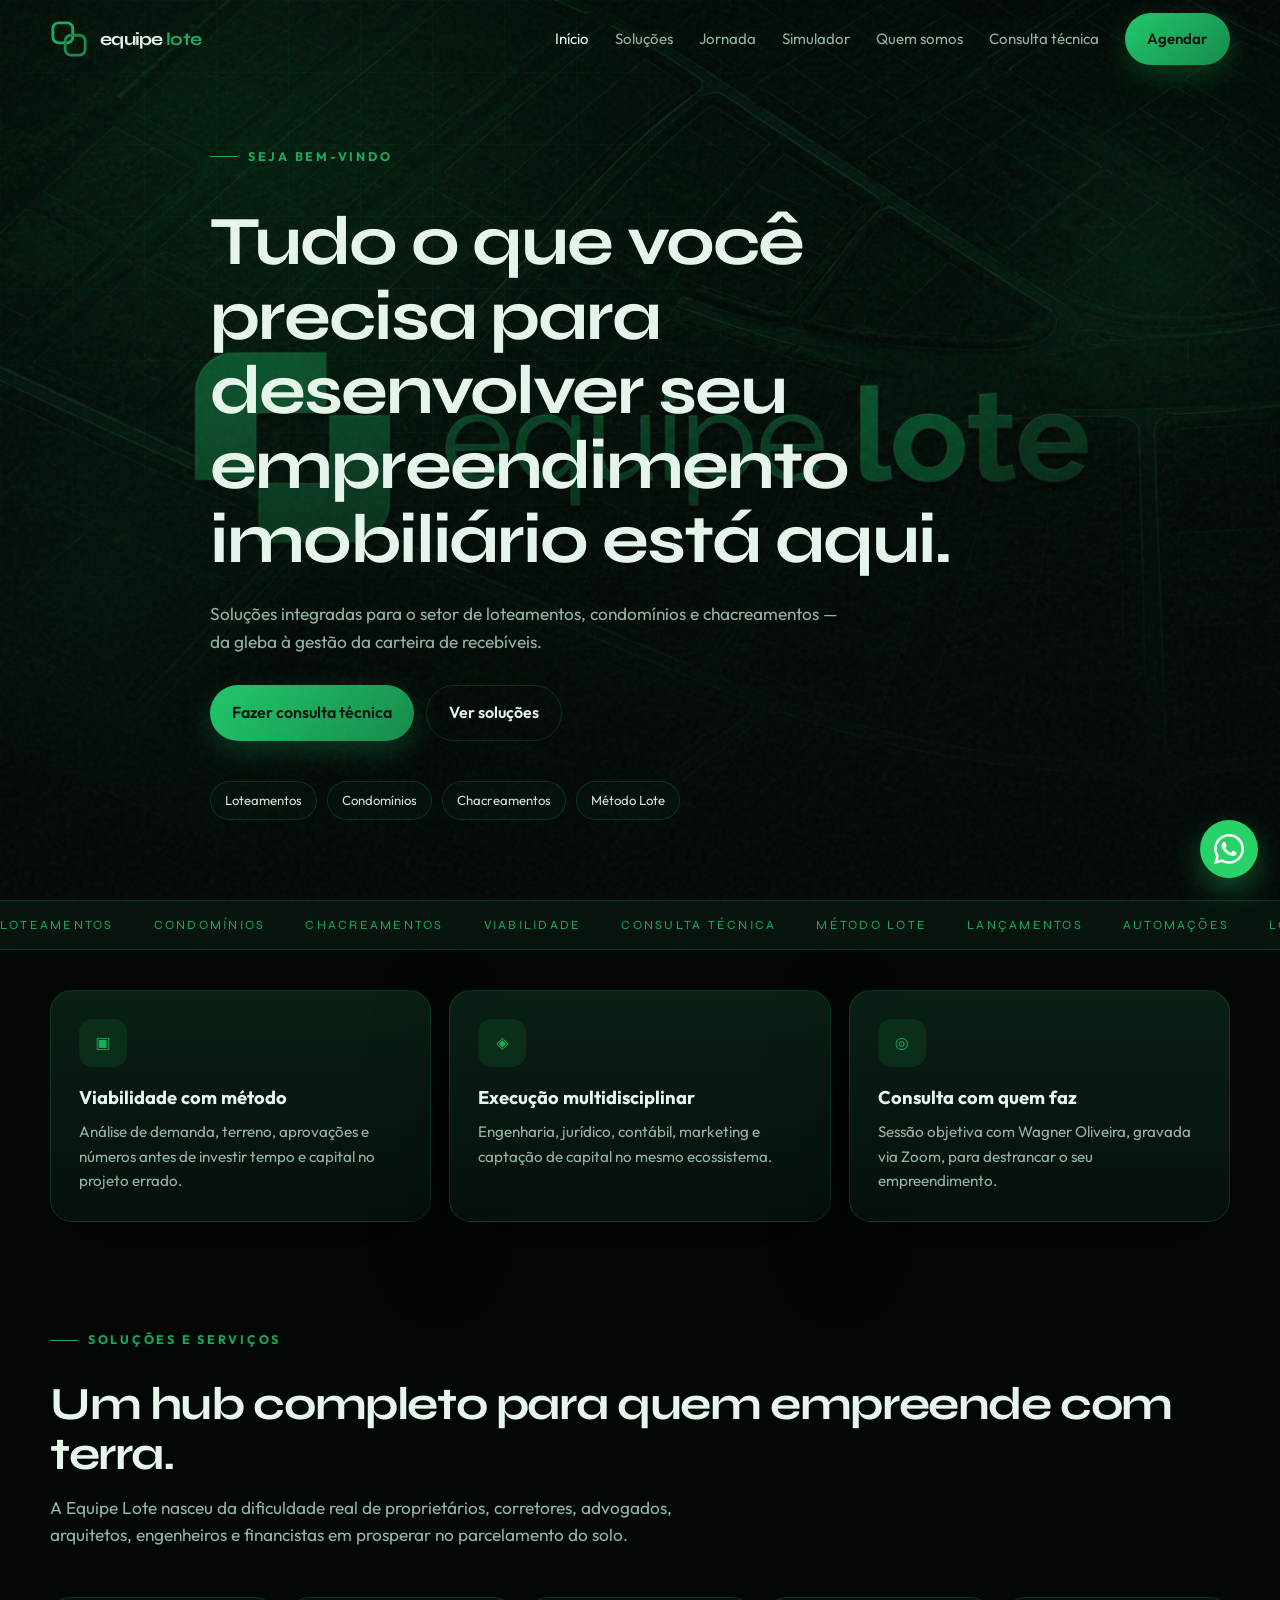
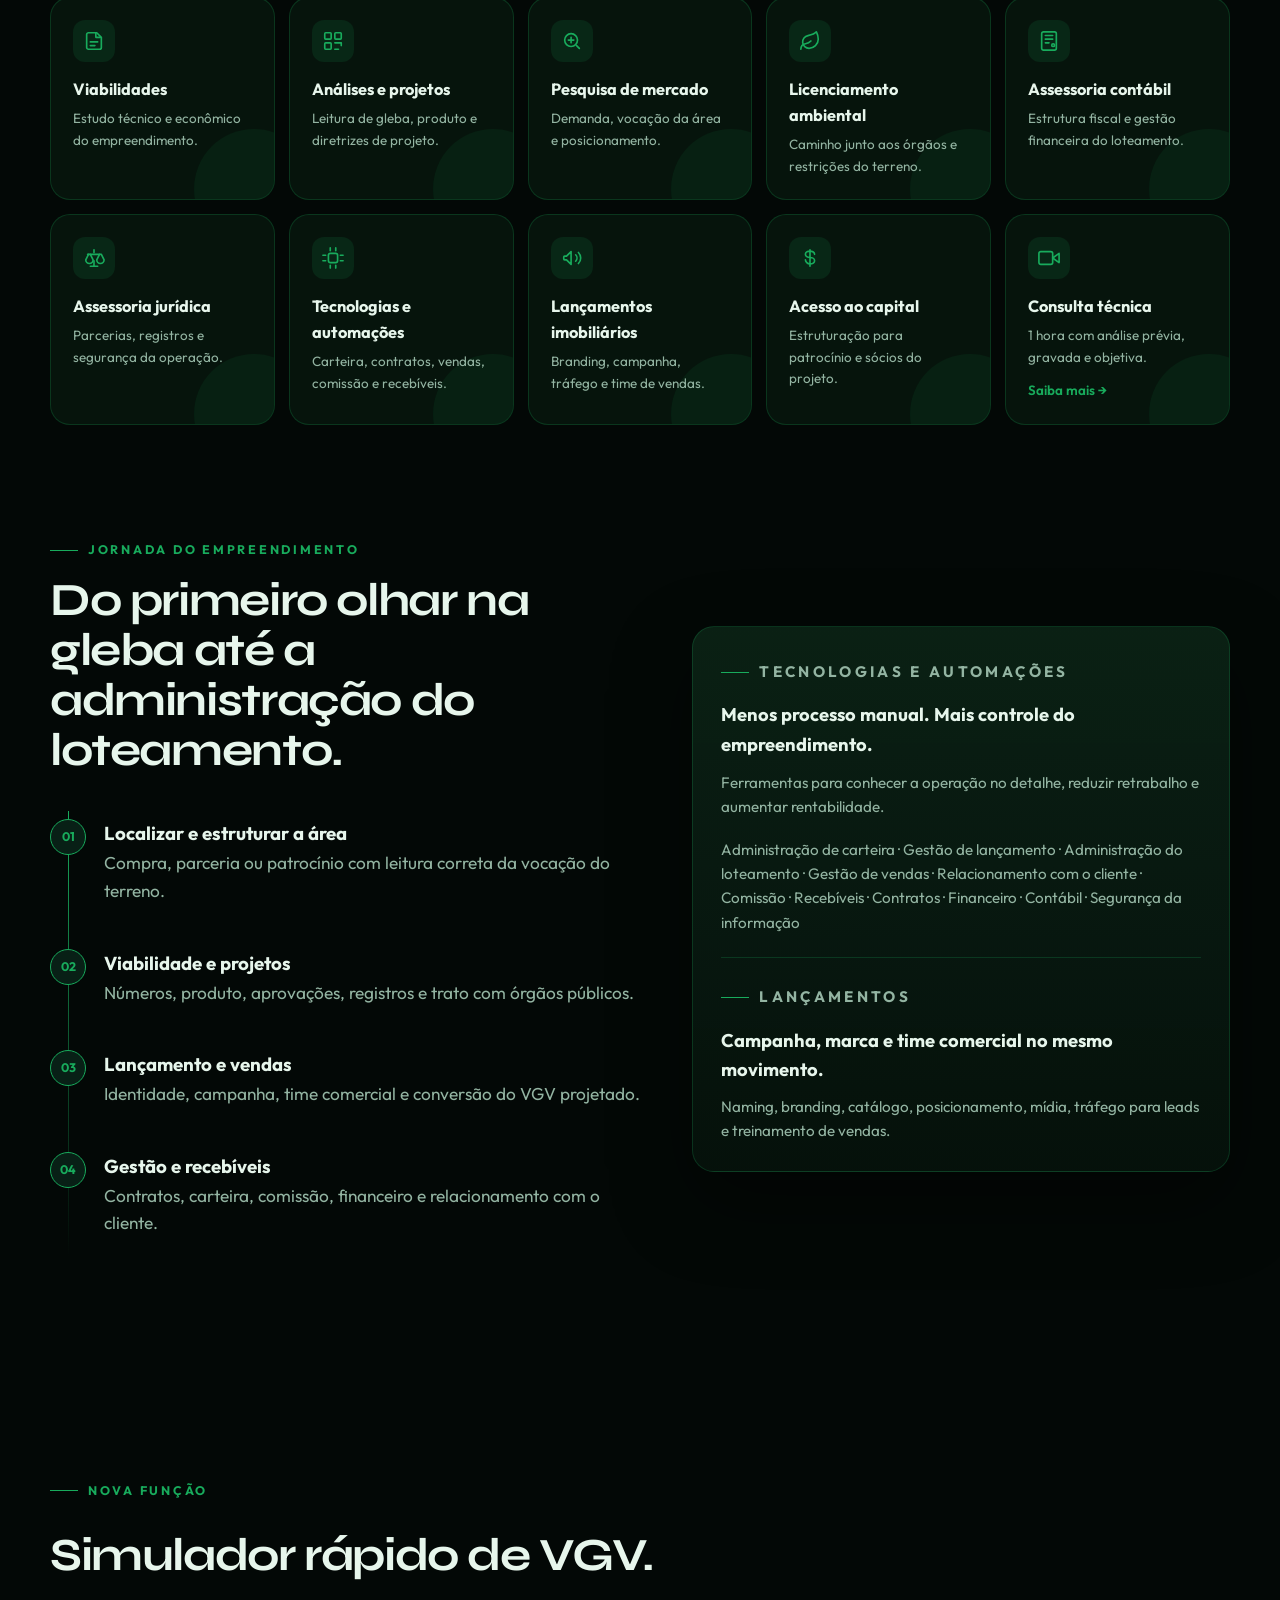
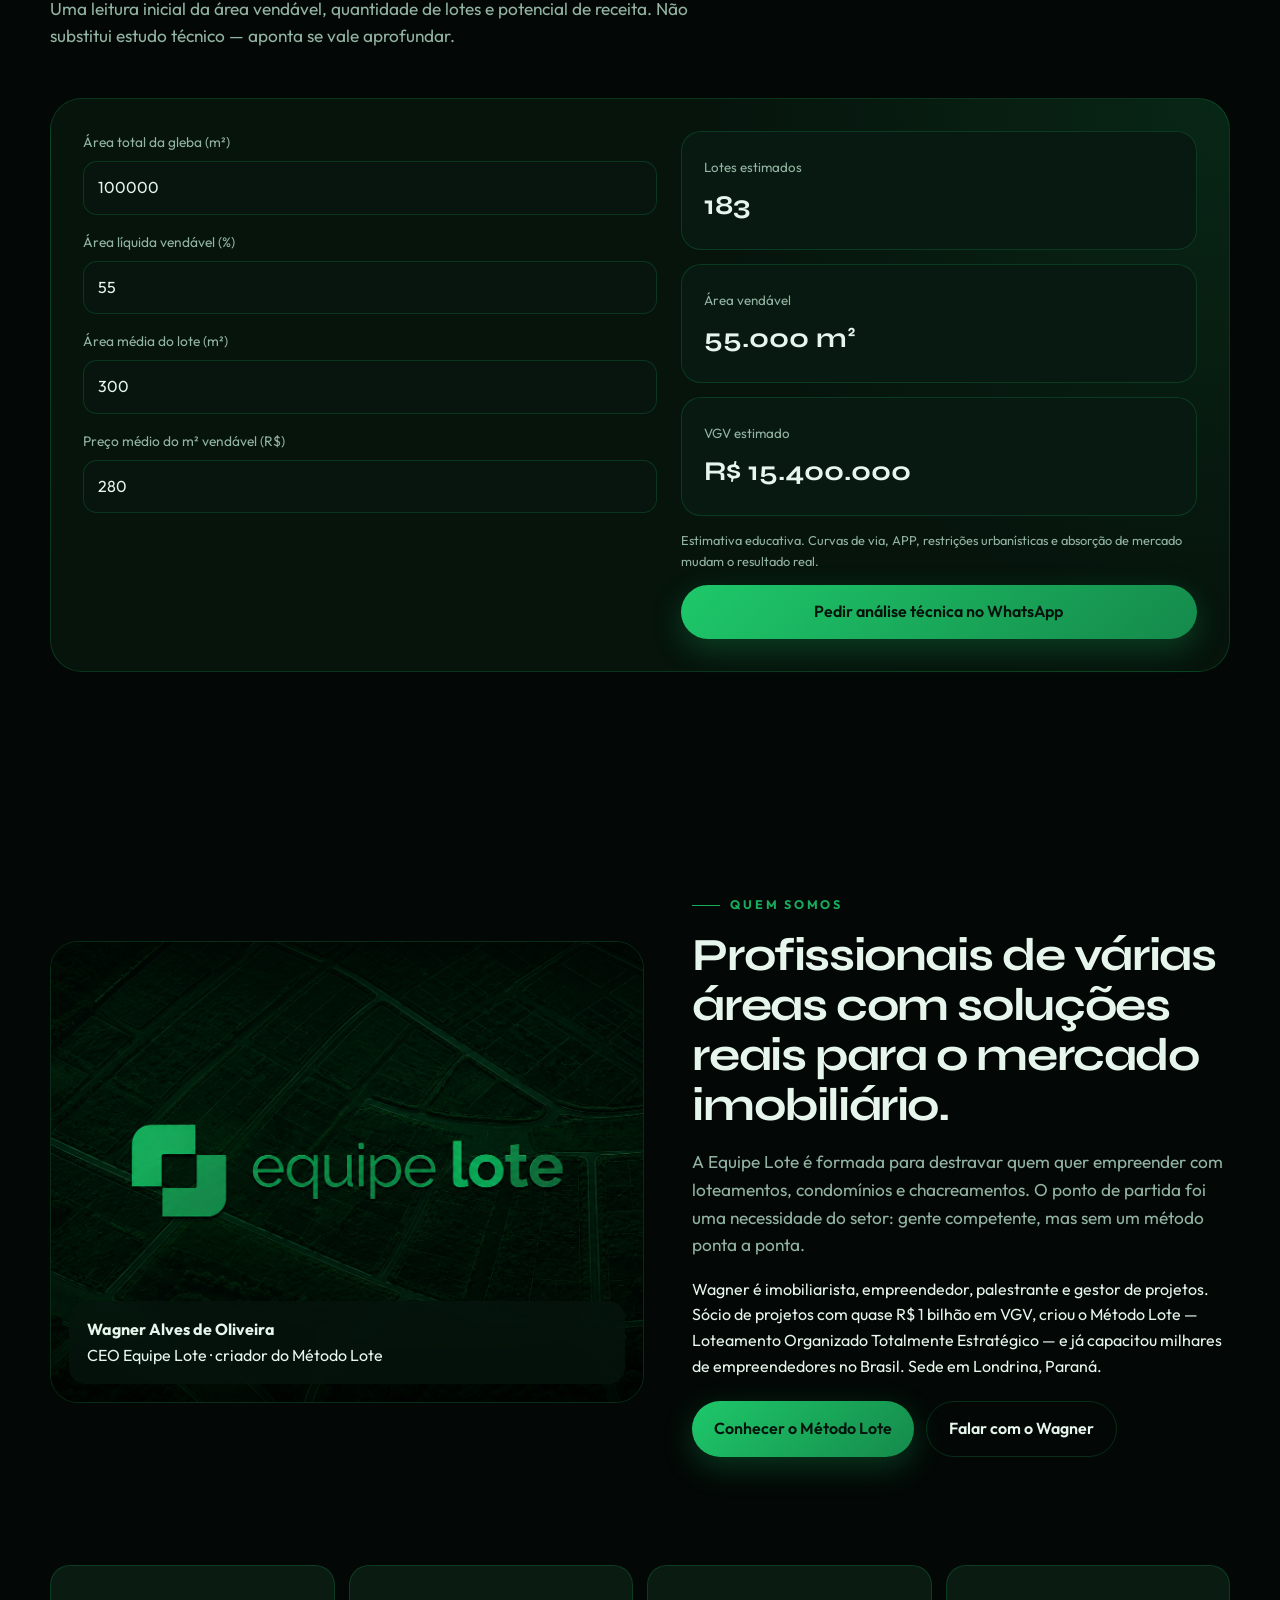
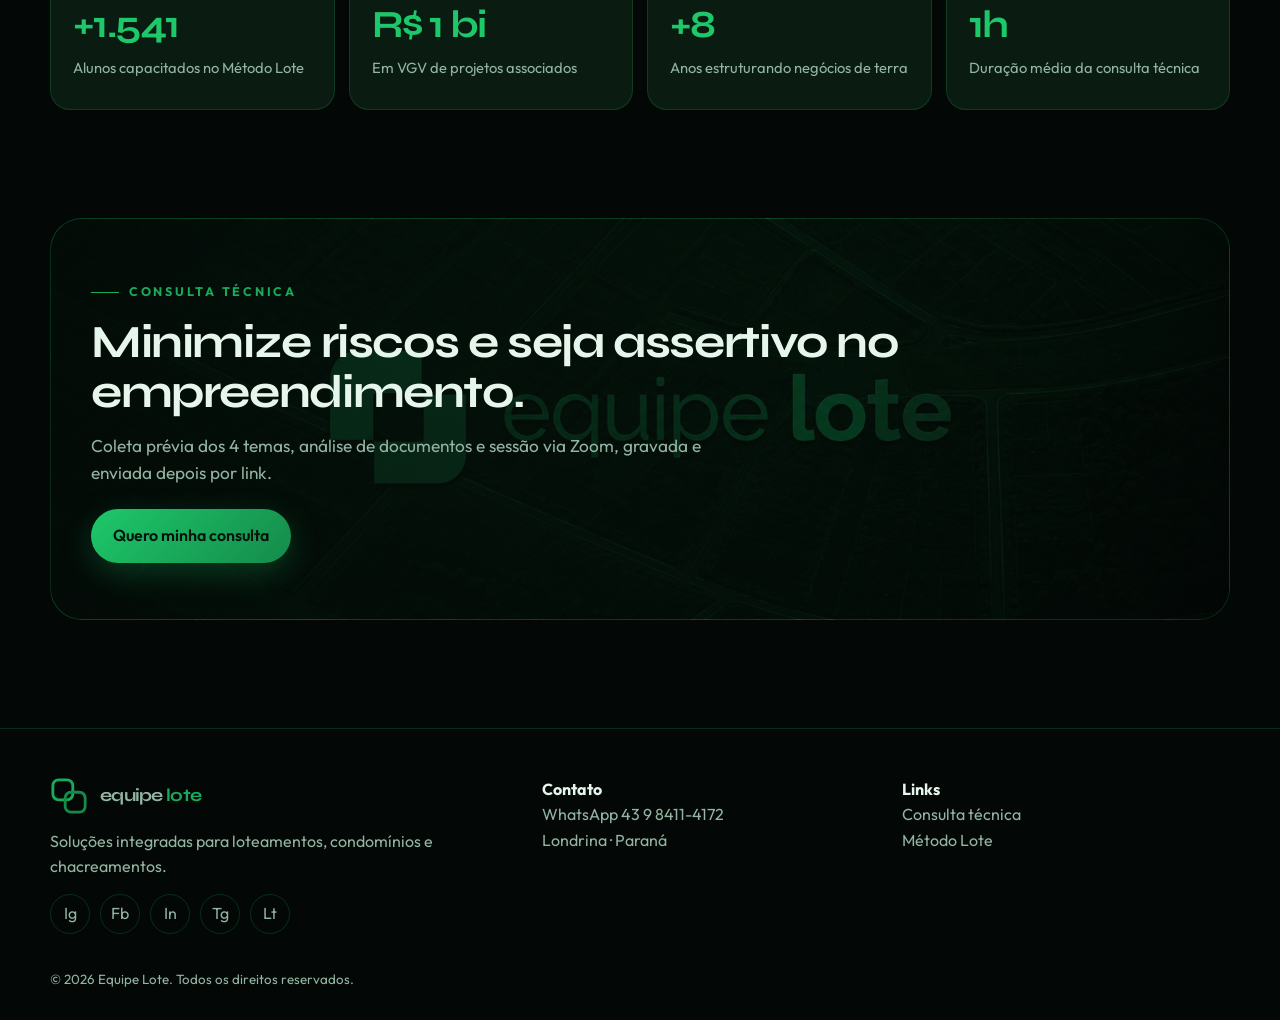
==== index.html @ a7f22f9a "Add files via upload" ====
<!DOCTYPE html>
<html lang="pt-BR">
<head>
  <meta charset="UTF-8">
  <meta name="viewport" content="width=device-width, initial-scale=1.0">
  <title>Equipe Lote | Soluções para loteamentos, condomínios e chacreamentos</title>
  <meta name="description" content="Soluções integradas para o setor imobiliário: viabilidade, projetos, consulta técnica, lançamentos e tecnologias para loteamentos, condomínios e chacreamentos.">
  <link rel="icon" href="favicon.svg" type="image/svg+xml">
  <meta property="og:title" content="Equipe Lote">
  <meta property="og:description" content="Tudo o que você precisa para desenvolver seu empreendimento imobiliário está aqui.">
  <meta property="og:image" content="img/og.jpg">
  <link rel="preconnect" href="https://fonts.googleapis.com">
  <link rel="preconnect" href="https://fonts.gstatic.com" crossorigin>
  <link href="https://fonts.googleapis.com/css2?family=Outfit:wght@300;400;500;600;700&family=Syne:wght@600;700;800&display=swap" rel="stylesheet">
  <link rel="stylesheet" href="css/style.css">
</head>
<body>
  <div class="grain"></div>
  <header class="site-header">
    <div class="container nav">
      <a class="brand" href="index.html" aria-label="Equipe Lote">
        <img class="mark" src="img/mark.svg" alt="">
        <span class="wordmark">equipe <span>lote</span></span>
      </a>
      <button class="menu-btn" aria-label="Abrir menu">☰</button>
      <ul class="nav-links">
        <li><a class="active" href="index.html">Início</a></li>
        <li><a href="#solucoes">Soluções</a></li>
        <li><a href="#jornada">Jornada</a></li>
        <li><a href="#simulador">Simulador</a></li>
        <li><a href="#sobre">Quem somos</a></li>
        <li><a href="consulta-tecnica.html">Consulta técnica</a></li>
        <li><a class="btn btn-primary" href="consulta-tecnica.html#agendar">Agendar</a></li>
      </ul>
    </div>
  </header>

  <section class="hero">
    <div class="hero-media">
      <img src="img/hero.jpg" alt="Identidade visual Equipe Lote sobre malha de loteamento">
      <div class="plot-grid"></div>
      <div class="orb orb-1"></div>
      <div class="orb orb-2"></div>
    </div>
    <div class="container hero-content">
      <p class="eyebrow reveal">Seja bem-vindo</p>
      <h1 class="reveal delay-1">Tudo o que você precisa para desenvolver seu empreendimento imobiliário está aqui.</h1>
      <p class="lead reveal delay-2">Soluções integradas para o setor de loteamentos, condomínios e chacreamentos — da gleba à gestão da carteira de recebíveis.</p>
      <div class="hero-actions reveal delay-3">
        <a class="btn btn-primary" href="consulta-tecnica.html">Fazer consulta técnica</a>
        <a class="btn btn-ghost" href="#solucoes">Ver soluções</a>
      </div>
      <div class="hero-chips reveal delay-3">
        <span class="chip">Loteamentos</span>
        <span class="chip">Condomínios</span>
        <span class="chip">Chacreamentos</span>
        <span class="chip">Método Lote</span>
      </div>
    </div>
  </section>

  <div class="marquee" aria-hidden="true">
    <div class="marquee-track">
      <span>Loteamentos</span><span>Condomínios</span><span>Chacreamentos</span><span>Viabilidade</span><span>Consulta técnica</span><span>Método Lote</span><span>Lançamentos</span><span>Automações</span>
      <span>Loteamentos</span><span>Condomínios</span><span>Chacreamentos</span><span>Viabilidade</span><span>Consulta técnica</span><span>Método Lote</span><span>Lançamentos</span><span>Automações</span>
    </div>
  </div>

  <div class="container pillars">
    <article class="card reveal">
      <div class="icon-wrap">▣</div>
      <h3>Viabilidade com método</h3>
      <p>Análise de demanda, terreno, aprovações e números antes de investir tempo e capital no projeto errado.</p>
    </article>
    <article class="card reveal delay-1">
      <div class="icon-wrap">◈</div>
      <h3>Execução multidisciplinar</h3>
      <p>Engenharia, jurídico, contábil, marketing e captação de capital no mesmo ecossistema.</p>
    </article>
    <article class="card reveal delay-2">
      <div class="icon-wrap">◎</div>
      <h3>Consulta com quem faz</h3>
      <p>Sessão objetiva com Wagner Oliveira, gravada via Zoom, para destrancar o seu empreendimento.</p>
    </article>
  </div>

  <section class="section" id="solucoes">
    <div class="container">
      <div class="section-head">
        <p class="eyebrow">Soluções e serviços</p>
        <h2>Um hub completo para quem empreende com terra.</h2>
        <p class="lead">A Equipe Lote nasceu da dificuldade real de proprietários, corretores, advogados, arquitetos, engenheiros e financistas em prosperar no parcelamento do solo.</p>
      </div>
      <div class="services-grid">
        <article class="service">
          <div class="service-icon" aria-hidden="true">
            <svg viewBox="0 0 24 24" fill="none" stroke="currentColor" stroke-width="1.8" stroke-linecap="round" stroke-linejoin="round"><path d="M4 19V5a2 2 0 0 1 2-2h9l5 5v11a2 2 0 0 1-2 2H6a2 2 0 0 1-2-2Z"/><path d="M14 3v5h5"/><path d="M8 13h8M8 17h5"/></svg>
          </div>
          <strong>Viabilidades</strong>
          <span>Estudo técnico e econômico do empreendimento.</span>
        </article>
        <article class="service">
          <div class="service-icon" aria-hidden="true">
            <svg viewBox="0 0 24 24" fill="none" stroke="currentColor" stroke-width="1.8" stroke-linecap="round" stroke-linejoin="round"><rect x="3" y="3" width="7" height="7" rx="1"/><rect x="14" y="3" width="7" height="7" rx="1"/><rect x="3" y="14" width="7" height="7" rx="1"/><path d="M14 14h7v3M14 21h4"/></svg>
          </div>
          <strong>Análises e projetos</strong>
          <span>Leitura de gleba, produto e diretrizes de projeto.</span>
        </article>
        <article class="service">
          <div class="service-icon" aria-hidden="true">
            <svg viewBox="0 0 24 24" fill="none" stroke="currentColor" stroke-width="1.8" stroke-linecap="round" stroke-linejoin="round"><circle cx="11" cy="11" r="7"/><path d="m20 20-3-3"/><path d="M8 11h6M11 8v6"/></svg>
          </div>
          <strong>Pesquisa de mercado</strong>
          <span>Demanda, vocação da área e posicionamento.</span>
        </article>
        <article class="service">
          <div class="service-icon" aria-hidden="true">
            <svg viewBox="0 0 24 24" fill="none" stroke="currentColor" stroke-width="1.8" stroke-linecap="round" stroke-linejoin="round"><path d="M11 20A7 7 0 0 1 9.8 6.1C15.5 5 17 4.48 19 2c1 2 2 4.18 2 8 0 5.5-4.78 10-10 10Z"/><path d="M2 21c0-3 1.85-5.36 5.08-6C9.5 14.52 12 13 13 12"/></svg>
          </div>
          <strong>Licenciamento ambiental</strong>
          <span>Caminho junto aos órgãos e restrições do terreno.</span>
        </article>
        <article class="service">
          <div class="service-icon" aria-hidden="true">
            <svg viewBox="0 0 24 24" fill="none" stroke="currentColor" stroke-width="1.8" stroke-linecap="round" stroke-linejoin="round"><rect x="4" y="2" width="16" height="20" rx="2"/><path d="M8 6h8M8 10h8M8 14h4"/><circle cx="16.5" cy="16.5" r="1.5"/></svg>
          </div>
          <strong>Assessoria contábil</strong>
          <span>Estrutura fiscal e gestão financeira do loteamento.</span>
        </article>
        <article class="service">
          <div class="service-icon" aria-hidden="true">
            <svg viewBox="0 0 24 24" fill="none" stroke="currentColor" stroke-width="1.8" stroke-linecap="round" stroke-linejoin="round"><path d="M12 3v3M12 21v-6M5 8h14"/><path d="m6 8-3 6a4 4 0 0 0 8 0L8 8M18 8l-3 6a4 4 0 0 0 8 0l-3-6"/><path d="M8 21h8"/></svg>
          </div>
          <strong>Assessoria jurídica</strong>
          <span>Parcerias, registros e segurança da operação.</span>
        </article>
        <article class="service">
          <div class="service-icon" aria-hidden="true">
            <svg viewBox="0 0 24 24" fill="none" stroke="currentColor" stroke-width="1.8" stroke-linecap="round" stroke-linejoin="round"><rect x="7" y="7" width="10" height="10" rx="2"/><path d="M9 1v3M15 1v3M9 20v3M15 20v3M1 9h3M1 15h3M20 9h3M20 15h3"/></svg>
          </div>
          <strong>Tecnologias e automações</strong>
          <span>Carteira, contratos, vendas, comissão e recebíveis.</span>
        </article>
        <article class="service">
          <div class="service-icon" aria-hidden="true">
            <svg viewBox="0 0 24 24" fill="none" stroke="currentColor" stroke-width="1.8" stroke-linecap="round" stroke-linejoin="round"><path d="M3 11v2a1 1 0 0 0 1 1h2l5 5V5L6 10H4a1 1 0 0 0-1 1Z"/><path d="M16 8.5a5 5 0 0 1 0 7M19 6a8.5 8.5 0 0 1 0 12"/></svg>
          </div>
          <strong>Lançamentos imobiliários</strong>
          <span>Branding, campanha, tráfego e time de vendas.</span>
        </article>
        <article class="service">
          <div class="service-icon" aria-hidden="true">
            <svg viewBox="0 0 24 24" fill="none" stroke="currentColor" stroke-width="1.8" stroke-linecap="round" stroke-linejoin="round"><path d="M12 3v18M17 8c0-2-2.2-3.5-5-3.5S7 6 7 8s2.2 3.5 5 3.5 5 1.5 5 3.5-2.2 3.5-5 3.5S7 16 7 14"/></svg>
          </div>
          <strong>Acesso ao capital</strong>
          <span>Estruturação para patrocínio e sócios do projeto.</span>
        </article>
        <article class="service">
          <div class="service-icon" aria-hidden="true">
            <svg viewBox="0 0 24 24" fill="none" stroke="currentColor" stroke-width="1.8" stroke-linecap="round" stroke-linejoin="round"><path d="M23 7 16 12l7 5V7Z"/><rect x="1" y="5" width="15" height="14" rx="2"/></svg>
          </div>
          <strong>Consulta técnica</strong>
          <span>1 hora com análise prévia, gravada e objetiva.</span>
          <a href="consulta-tecnica.html">Saiba mais →</a>
        </article>
      </div>
    </div>
  </section>

  <section class="section" id="jornada" style="padding-top:0">
    <div class="container split">
      <div>
        <p class="eyebrow">Jornada do empreendimento</p>
        <h2>Do primeiro olhar na gleba até a administração do loteamento.</h2>
        <div class="timeline" style="margin-top:28px">
          <div class="step"><div class="dot">01</div><div><h3>Localizar e estruturar a área</h3><p class="lead">Compra, parceria ou patrocínio com leitura correta da vocação do terreno.</p></div></div>
          <div class="step"><div class="dot">02</div><div><h3>Viabilidade e projetos</h3><p class="lead">Números, produto, aprovações, registros e trato com órgãos públicos.</p></div></div>
          <div class="step"><div class="dot">03</div><div><h3>Lançamento e vendas</h3><p class="lead">Identidade, campanha, time comercial e conversão do VGV projetado.</p></div></div>
          <div class="step"><div class="dot">04</div><div><h3>Gestão e recebíveis</h3><p class="lead">Contratos, carteira, comissão, financeiro e relacionamento com o cliente.</p></div></div>
        </div>
      </div>
      <aside class="card">
        <p class="eyebrow">Tecnologias e automações</p>
        <h3>Menos processo manual. Mais controle do empreendimento.</h3>
        <p class="lead" style="margin:12px 0 18px">Ferramentas para conhecer a operação no detalhe, reduzir retrabalho e aumentar rentabilidade.</p>
        <p>Administração de carteira · Gestão de lançamento · Administração do loteamento · Gestão de vendas · Relacionamento com o cliente · Comissão · Recebíveis · Contratos · Financeiro · Contábil · Segurança da informação</p>
        <hr style="border:0;border-top:1px solid var(--line);margin:22px 0">
        <p class="eyebrow">Lançamentos</p>
        <h3>Campanha, marca e time comercial no mesmo movimento.</h3>
        <p class="lead" style="margin-top:10px">Naming, branding, catálogo, posicionamento, mídia, tráfego para leads e treinamento de vendas.</p>
      </aside>
    </div>
  </section>

  <section class="section" id="simulador">
    <div class="container">
      <div class="section-head">
        <p class="eyebrow">Nova função</p>
        <h2>Simulador rápido de VGV.</h2>
        <p class="lead">Uma leitura inicial da área vendável, quantidade de lotes e potencial de receita. Não substitui estudo técnico — aponta se vale aprofundar.</p>
      </div>
      <div class="simulator">
        <form>
          <div class="field">
            <label for="area">Área total da gleba (m²)</label>
            <input id="area" type="number" value="100000" min="1">
          </div>
          <div class="field">
            <label for="perc">Área líquida vendável (%)</label>
            <input id="perc" type="number" value="55" min="10" max="90">
          </div>
          <div class="field">
            <label for="lote">Área média do lote (m²)</label>
            <input id="lote" type="number" value="300" min="50">
          </div>
          <div class="field">
            <label for="preco">Preço médio do m² vendável (R$)</label>
            <input id="preco" type="number" value="280" min="1">
          </div>
        </form>
        <div class="sim-result">
          <div class="result-card"><small>Lotes estimados</small><strong id="out-lotes">—</strong></div>
          <div class="result-card"><small>Área vendável</small><strong id="out-area">—</strong></div>
          <div class="result-card"><small>VGV estimado</small><strong id="out-vgv">—</strong></div>
          <p class="note">Estimativa educativa. Curvas de via, APP, restrições urbanísticas e absorção de mercado mudam o resultado real.</p>
          <button class="btn btn-primary" id="sim-whats" type="button">Pedir análise técnica no WhatsApp</button>
        </div>
      </div>
    </div>
  </section>

  <section class="section" id="sobre">
    <div class="container split">
      <figure class="photo-frame">
        <img src="img/logoprincipar.png" alt="Logo Equipe Lote">
        <figcaption>
          <strong>Wagner Alves de Oliveira</strong>
          <p>CEO Equipe Lote · criador do Método Lote</p>
        </figcaption>
      </figure>
      <div>
        <p class="eyebrow">Quem somos</p>
        <h2>Profissionais de várias áreas com soluções reais para o mercado imobiliário.</h2>
        <p class="lead" style="margin:18px 0">A Equipe Lote é formada para destravar quem quer empreender com loteamentos, condomínios e chacreamentos. O ponto de partida foi uma necessidade do setor: gente competente, mas sem um método ponta a ponta.</p>
        <p>Wagner é imobiliarista, empreendedor, palestrante e gestor de projetos. Sócio de projetos com quase R$ 1 bilhão em VGV, criou o Método Lote — Loteamento Organizado Totalmente Estratégico — e já capacitou milhares de empreendedores no Brasil. Sede em Londrina, Paraná.</p>
        <div class="hero-actions" style="margin-top:22px">
          <a class="btn btn-primary" href="https://metodolote.com.br/" target="_blank" rel="noopener">Conhecer o Método Lote</a>
          <a class="btn btn-ghost" href="consulta-tecnica.html">Falar com o Wagner</a>
        </div>
      </div>
    </div>
  </section>

  <section class="section" style="padding-top:0">
    <div class="container stats">
      <article class="stat"><b data-count="4000" data-prefix="+">+0</b><span>Alunos capacitados no Método Lote</span></article>
      <article class="stat"><b data-count="1" data-prefix="R$ " data-suffix=" bi">R$ 0 bi</b><span>Em VGV de projetos associados</span></article>
      <article class="stat"><b data-count="8" data-prefix="+">+0</b><span>Anos estruturando negócios de terra</span></article>
      <article class="stat"><b>1h</b><span>Duração média da consulta técnica</span></article>
    </div>
  </section>

  <section class="section" style="padding-top:0">
    <div class="container">
      <div class="cta-band">
        <p class="eyebrow">Consulta técnica</p>
        <h2>Minimize riscos e seja assertivo no empreendimento.</h2>
        <p class="lead" style="margin:14px 0 22px">Coleta prévia dos 4 temas, análise de documentos e sessão via Zoom, gravada e enviada depois por link.</p>
        <a class="btn btn-primary" href="consulta-tecnica.html">Quero minha consulta</a>
      </div>
    </div>
  </section>

  <footer class="site-footer">
    <div class="container footer-grid">
      <div>
        <div class="brand">
          <img class="mark" src="img/mark.svg" alt="" width="38" height="38">
          <span class="wordmark">equipe <span>lote</span></span>
        </div>
        <p style="margin-top:14px">Soluções integradas para loteamentos, condomínios e chacreamentos.</p>
        <div class="socials">
          <a href="https://instagram.com/wagnerimobiliarista" target="_blank" rel="noopener">Ig</a>
          <a href="https://www.facebook.com/wagnercorretoratual" target="_blank" rel="noopener">Fb</a>
          <a href="https://www.linkedin.com/company/equipe-lote/" target="_blank" rel="noopener">In</a>
          <a href="https://t.me/wagneralvesdeoliveira" target="_blank" rel="noopener">Tg</a>
          <a href="https://linktr.ee/equipelote" target="_blank" rel="noopener">Lt</a>
        </div>
      </div>
      <div>
        <strong style="color:var(--text)">Contato</strong>
        <p>WhatsApp 43 9 8411-4172</p>
        <p>Londrina · Paraná</p>
      </div>
      <div>
        <strong style="color:var(--text)">Links</strong>
        <p><a href="consulta-tecnica.html">Consulta técnica</a></p>
        <p><a href="https://metodolote.com.br/" target="_blank" rel="noopener">Método Lote</a></p>
      </div>
    </div>
    <div class="container"><small>© <span id="y"></span> Equipe Lote. Todos os direitos reservados.</small></div>
  </footer>

  <a class="whatsapp-float" href="https://wa.me/5543984114172" target="_blank" rel="noopener" aria-label="WhatsApp">
    <svg viewBox="0 0 24 24" fill="currentColor" aria-hidden="true"><path d="M17.472 14.382c-.297-.149-1.758-.867-2.03-.967-.273-.099-.471-.148-.67.15-.197.297-.767.966-.94 1.164-.173.199-.347.223-.644.075-.297-.15-1.255-.463-2.39-1.475-.883-.788-1.48-1.761-1.653-2.059-.173-.297-.018-.458.13-.606.134-.133.298-.347.446-.52.149-.174.198-.298.298-.497.099-.198.05-.371-.025-.52-.075-.149-.669-1.612-.916-2.207-.242-.579-.487-.5-.669-.51-.173-.008-.371-.01-.57-.01-.198 0-.52.074-.792.372-.272.297-1.04 1.016-1.04 2.479 0 1.462 1.065 2.875 1.213 3.074.149.198 2.096 3.2 5.077 4.487.709.306 1.262.489 1.694.625.712.227 1.36.195 1.871.118.571-.085 1.758-.719 2.006-1.413.248-.694.248-1.289.173-1.413-.074-.124-.272-.198-.57-.347m-5.421 7.403h-.004a9.87 9.87 0 01-5.031-1.378l-.361-.214-3.741.982.998-3.648-.235-.374a9.86 9.86 0 01-1.51-5.26c.001-5.45 4.436-9.884 9.888-9.884 2.64 0 5.122 1.03 6.988 2.898a9.825 9.825 0 012.893 6.994c-.003 5.45-4.435 9.884-9.885 9.884m8.413-18.297A11.815 11.815 0 0012.05 0C5.495 0 .16 5.335.157 11.892c0 2.096.547 4.142 1.588 5.945L.057 24l6.305-1.654a11.882 11.882 0 005.683 1.448h.005c6.554 0 11.89-5.335 11.893-11.893a11.821 11.821 0 00-3.48-8.413z"/></svg>
  </a>
  <script src="js/app.js"></script>
  <script>document.getElementById("y").textContent = new Date().getFullYear();</script>
</body>
</html>
---- css/style.css ----
:root {
  --green: #18ab5c;
  --green-bright: #1ec86a;
  --green-deep: #158a4b;
  --green-dim: #0c3d24;
  --green-ink: #082016;
  --bg: #030806;
  --bg-2: #06140c;
  --bg-3: #0a1c12;
  --text: #e7f6ec;
  --muted: #93b4a2;
  --line: rgba(24, 171, 92, 0.22);
  --glass: rgba(6, 22, 14, 0.72);
  --shadow: 0 30px 80px rgba(0, 0, 0, 0.45);
  --radius: 22px;
  --font: "Outfit", system-ui, sans-serif;
  --display: "Syne", "Outfit", sans-serif;
  --max: 1180px;
}

*,
*::before,
*::after {
  box-sizing: border-box;
  margin: 0;
  padding: 0;
}

html {
  scroll-behavior: smooth;
  color-scheme: dark;
}

body {
  font-family: var(--font);
  background: var(--bg);
  color: var(--text);
  line-height: 1.6;
  overflow-x: hidden;
}

::selection {
  background: var(--green);
  color: #04140c;
}

img {
  max-width: 100%;
  display: block;
}

a {
  color: inherit;
  text-decoration: none;
}

button,
input,
select,
textarea {
  font: inherit;
  color: inherit;
}

.grain {
  pointer-events: none;
  position: fixed;
  inset: 0;
  z-index: 80;
  opacity: 0.045;
  background-image: url("data:image/svg+xml,%3Csvg viewBox='0 0 200 200' xmlns='http://www.w3.org/2000/svg'%3E%3Cfilter id='n'%3E%3CfeTurbulence type='fractalNoise' baseFrequency='.85' numOctaves='4' stitchTiles='stitch'/%3E%3C/filter%3E%3Crect width='100%25' height='100%25' filter='url(%23n)'/%3E%3C/svg%3E");
}

.container {
  width: min(var(--max), calc(100% - 40px));
  margin: 0 auto;
}

.section {
  position: relative;
  padding: 108px 0;
}

.eyebrow {
  display: inline-flex;
  align-items: center;
  gap: 10px;
  color: var(--green);
  font-size: 0.78rem;
  font-weight: 700;
  letter-spacing: 0.22em;
  text-transform: uppercase;
  margin-bottom: 16px;
}

.eyebrow::before {
  content: "";
  width: 28px;
  height: 1px;
  background: var(--green);
}

h1,
h2,
.display {
  font-family: var(--display);
  line-height: 1.08;
  letter-spacing: -0.03em;
}

h1 {
  font-size: clamp(2.3rem, 5.4vw, 4.6rem);
}

h2 {
  font-size: clamp(1.85rem, 3.6vw, 3.1rem);
}

.lead {
  color: var(--muted);
  font-size: 1.08rem;
  max-width: 640px;
}

.section-head {
  display: grid;
  gap: 14px;
  margin-bottom: 48px;
}

.section-head.center {
  text-align: center;
  justify-items: center;
}

.btn {
  display: inline-flex;
  align-items: center;
  justify-content: center;
  gap: 10px;
  border: 0;
  cursor: pointer;
  border-radius: 999px;
  padding: 14px 22px;
  font-weight: 600;
  transition: transform 0.25s ease, box-shadow 0.25s ease, background 0.25s ease;
}

.btn-primary {
  background: linear-gradient(135deg, var(--green-bright), var(--green-deep));
  color: #04140c;
  box-shadow: 0 10px 30px rgba(24, 171, 92, 0.28);
}

.btn-primary:hover {
  transform: translateY(-2px);
  box-shadow: 0 16px 36px rgba(24, 171, 92, 0.4);
}

.btn-ghost {
  background: transparent;
  color: var(--text);
  border: 1px solid var(--line);
}

.btn-ghost:hover {
  border-color: var(--green);
  background: rgba(24, 171, 92, 0.08);
}

.site-header {
  position: fixed;
  top: 0;
  left: 0;
  right: 0;
  z-index: 50;
  transition: background 0.3s ease, border-color 0.3s ease, backdrop-filter 0.3s ease;
  border-bottom: 1px solid transparent;
}

.site-header.scrolled {
  background: rgba(3, 8, 6, 0.86);
  backdrop-filter: blur(18px);
  border-bottom-color: var(--line);
}

.nav {
  display: flex;
  align-items: center;
  justify-content: space-between;
  min-height: 78px;
  gap: 24px;
}

.brand {
  display: flex;
  align-items: center;
  gap: 12px;
  min-width: 168px;
}

.brand svg,
.brand img.mark {
  width: 38px;
  height: 38px;
  display: block;
  flex-shrink: 0;
}

.wordmark {
  font-family: var(--display);
  font-weight: 700;
  font-size: 1.12rem;
  letter-spacing: -0.04em;
}

.wordmark span {
  color: var(--green);
}

.nav-links {
  display: flex;
  align-items: center;
  gap: 26px;
  list-style: none;
  color: var(--muted);
  font-size: 0.94rem;
}

.nav-links a:hover,
.nav-links a.active {
  color: var(--text);
}

.menu-btn {
  display: none;
  width: 44px;
  height: 44px;
  border: 1px solid var(--line);
  border-radius: 12px;
  background: transparent;
  color: var(--text);
}

.hero {
  position: relative;
  min-height: 100vh;
  display: grid;
  align-items: end;
  padding: 140px 0 80px;
  overflow: hidden;
}

.hero-media {
  position: absolute;
  inset: 0;
}

.hero-media img {
  width: 100%;
  height: 100%;
  object-fit: cover;
  transform: scale(1.06);
  animation: kenburns 22s ease-in-out infinite alternate;
}

.hero-media::after {
  content: "";
  position: absolute;
  inset: 0;
  background:
    linear-gradient(180deg, rgba(3, 8, 6, 0.35) 0%, rgba(3, 8, 6, 0.55) 42%, rgba(3, 8, 6, 0.96) 100%),
    radial-gradient(circle at 20% 20%, rgba(24, 171, 92, 0.18), transparent 36%);
}

.plot-grid {
  position: absolute;
  inset: 0;
  background-image:
    linear-gradient(rgba(24, 171, 92, 0.12) 1px, transparent 1px),
    linear-gradient(90deg, rgba(24, 171, 92, 0.12) 1px, transparent 1px);
  background-size: 72px 72px;
  mask-image: radial-gradient(circle at 30% 40%, black, transparent 70%);
  animation: gridShift 18s linear infinite;
}

.hero-content {
  position: relative;
  z-index: 2;
  display: grid;
  gap: 22px;
  max-width: 860px;
}

.hero-actions {
  display: flex;
  flex-wrap: wrap;
  gap: 12px;
  margin-top: 8px;
}

.hero-chips {
  display: flex;
  flex-wrap: wrap;
  gap: 10px;
  margin-top: 18px;
}

.chip {
  border: 1px solid var(--line);
  background: rgba(4, 20, 12, 0.55);
  backdrop-filter: blur(10px);
  border-radius: 999px;
  padding: 8px 14px;
  font-size: 0.82rem;
  color: #cde8d6;
}

.orb {
  position: absolute;
  width: 420px;
  height: 420px;
  border-radius: 50%;
  background: radial-gradient(circle, rgba(24, 171, 92, 0.22), transparent 68%);
  filter: blur(10px);
  animation: float 9s ease-in-out infinite;
}

.orb-1 { top: 8%; right: -80px; }
.orb-2 { bottom: 10%; left: -120px; animation-delay: -3s; }

.pillars {
  display: grid;
  grid-template-columns: repeat(3, 1fr);
  gap: 18px;
  margin: 40px auto 0;
  position: relative;
  z-index: 1;
}

.card {
  background: linear-gradient(180deg, rgba(14, 42, 26, 0.72), rgba(6, 18, 12, 0.88));
  border: 1px solid var(--line);
  border-radius: var(--radius);
  padding: 28px;
  box-shadow: var(--shadow);
  transition: transform 0.35s ease, border-color 0.35s ease;
}

.card:hover,
.card.in-view:hover {
  transform: translateY(-8px);
  border-color: rgba(24, 171, 92, 0.5);
}

.icon-wrap {
  width: 48px;
  height: 48px;
  border-radius: 14px;
  display: grid;
  place-items: center;
  background: rgba(24, 171, 92, 0.12);
  color: var(--green);
  margin-bottom: 16px;
}

.card h3 {
  font-size: 1.15rem;
  margin-bottom: 8px;
}

.card p {
  color: var(--muted);
  font-size: 0.95rem;
}

.services-grid {
  display: grid;
  grid-template-columns: repeat(5, 1fr);
  gap: 14px;
}

.service {
  min-height: 180px;
  padding: 22px;
  border-radius: 20px;
  border: 1px solid var(--line);
  background: var(--bg-2);
  display: flex;
  flex-direction: column;
  justify-content: flex-start;
  transition: 0.3s ease;
  position: relative;
  overflow: hidden;
}

.service::after {
  content: "";
  position: absolute;
  width: 120px;
  height: 120px;
  right: -40px;
  bottom: -50px;
  border-radius: 50%;
  background: rgba(24, 171, 92, 0.08);
  transition: transform 0.4s ease;
}

.service:hover,
.service.in-view:hover {
  background: #0b2317;
  transform: translateY(-6px);
}

.service:hover::after {
  transform: scale(1.5);
}

.service-icon {
  width: 42px;
  height: 42px;
  border-radius: 12px;
  display: grid;
  place-items: center;
  background: rgba(24, 171, 92, 0.12);
  color: var(--green);
  margin-bottom: 14px;
  position: relative;
  z-index: 1;
}

.service-icon svg {
  width: 22px;
  height: 22px;
}

.service strong {
  display: block;
  font-size: 1.02rem;
  margin-bottom: 6px;
  position: relative;
  z-index: 1;
}

.service span {
  color: var(--muted);
  font-size: 0.84rem;
  position: relative;
  z-index: 1;
}

.service a {
  color: var(--green);
  font-size: 0.84rem;
  font-weight: 600;
  margin-top: auto;
  padding-top: 12px;
  position: relative;
  z-index: 1;
}

.timeline {
  display: grid;
  gap: 0;
  position: relative;
}

.timeline::before {
  content: "";
  position: absolute;
  left: 18px;
  top: 8px;
  bottom: 8px;
  width: 1px;
  background: linear-gradient(var(--green), transparent);
}

.step {
  display: grid;
  grid-template-columns: 36px 1fr;
  gap: 18px;
  padding: 16px 0 28px;
}

.dot {
  width: 36px;
  height: 36px;
  border-radius: 50%;
  display: grid;
  place-items: center;
  background: var(--green-ink);
  border: 1px solid var(--green);
  color: var(--green);
  font-size: 0.78rem;
  font-weight: 700;
  position: relative;
  z-index: 1;
}

.split {
  display: grid;
  grid-template-columns: 1.05fr 0.95fr;
  gap: 48px;
  align-items: center;
}

.photo-frame {
  position: relative;
  border-radius: 28px;
  overflow: hidden;
  min-height: 460px;
  border: 1px solid var(--line);
}

.photo-frame img {
  width: 100%;
  height: 100%;
  object-fit: cover;
  min-height: 460px;
}

.photo-frame figcaption {
  position: absolute;
  left: 18px;
  right: 18px;
  bottom: 18px;
  padding: 16px 18px;
  border-radius: 16px;
  background: var(--glass);
  backdrop-filter: blur(16px);
}

.stats {
  display: grid;
  grid-template-columns: repeat(4, 1fr);
  gap: 14px;
}

.stat {
  padding: 28px 22px;
  border-radius: 20px;
  background: var(--bg-3);
  border: 1px solid var(--line);
}

.stat b {
  display: block;
  font-family: var(--display);
  font-size: clamp(1.8rem, 3vw, 2.6rem);
  color: var(--green-bright);
  letter-spacing: -0.04em;
}

.stat span {
  color: var(--muted);
  font-size: 0.92rem;
}

.simulator {
  display: grid;
  grid-template-columns: 1fr 0.9fr;
  gap: 24px;
  background:
    radial-gradient(circle at 100% 0%, rgba(24, 171, 92, 0.12), transparent 40%),
    var(--bg-2);
  border: 1px solid var(--line);
  border-radius: 32px;
  padding: 32px;
}

.field {
  display: grid;
  gap: 8px;
  margin-bottom: 16px;
}

.field label {
  font-size: 0.86rem;
  color: var(--muted);
}

.field input,
.field select,
.field textarea {
  width: 100%;
  background: #07150e;
  border: 1px solid var(--line);
  border-radius: 14px;
  padding: 13px 14px;
  outline: none;
}

.field input:focus,
.field select:focus,
.field textarea:focus {
  border-color: var(--green);
}

.sim-result {
  display: grid;
  gap: 14px;
  align-content: start;
}

.result-card {
  padding: 22px;
  border-radius: 20px;
  background: #071910;
  border: 1px solid var(--line);
}

.result-card small {
  color: var(--muted);
}

.result-card strong {
  display: block;
  font-size: 1.7rem;
  font-family: var(--display);
  margin-top: 4px;
}

.note {
  font-size: 0.8rem;
  color: var(--muted);
}

.cta-band {
  border-radius: 32px;
  padding: 56px 40px;
  background:
    linear-gradient(120deg, rgba(24, 171, 92, 0.18), rgba(3, 8, 6, 0.2)),
    url("../img/hero.jpg") center/cover;
  position: relative;
  overflow: hidden;
  border: 1px solid var(--line);
}

.cta-band::before {
  content: "";
  position: absolute;
  inset: 0;
  background: linear-gradient(90deg, rgba(3, 8, 6, 0.88), rgba(3, 8, 6, 0.55));
}

.cta-band > * {
  position: relative;
  z-index: 1;
}

.site-footer {
  border-top: 1px solid var(--line);
  padding: 48px 0 28px;
  color: var(--muted);
}

.footer-grid {
  display: grid;
  grid-template-columns: 1.4fr 1fr 1fr;
  gap: 32px;
  margin-bottom: 32px;
}

.socials {
  display: flex;
  gap: 10px;
  flex-wrap: wrap;
  margin-top: 14px;
}

.socials a {
  width: 40px;
  height: 40px;
  border-radius: 50%;
  border: 1px solid var(--line);
  display: grid;
  place-items: center;
}

.socials a:hover {
  border-color: var(--green);
  color: var(--green);
}

.whatsapp-float {
  position: fixed;
  right: 22px;
  bottom: 22px;
  z-index: 60;
  width: 58px;
  height: 58px;
  border-radius: 50%;
  background: #25d366;
  color: #fff;
  display: grid;
  place-items: center;
  box-shadow: 0 12px 30px rgba(37, 211, 102, 0.35);
}

.whatsapp-float svg {
  width: 30px;
  height: 30px;
  display: block;
}

.reveal {
  opacity: 0;
  transform: translateY(32px);
  transition: opacity 0.8s ease, transform 0.8s ease;
}

.reveal.in-view {
  opacity: 1;
  transform: none;
}

.delay-1 { transition-delay: 0.12s; }
.delay-2 { transition-delay: 0.24s; }
.delay-3 { transition-delay: 0.36s; }

.marquee {
  overflow: hidden;
  position: relative;
  z-index: 0;
  border-block: 1px solid var(--line);
  background: #07150e;
  padding: 14px 0;
}

.marquee-track {
  display: flex;
  gap: 40px;
  width: max-content;
  animation: marquee 28s linear infinite;
  font-family: var(--display);
  letter-spacing: 0.18em;
  text-transform: uppercase;
  font-size: 0.78rem;
  color: var(--green);
}

.chips-select {
  display: flex;
  flex-wrap: wrap;
  gap: 10px;
}

.choice {
  border: 1px solid var(--line);
  background: transparent;
  border-radius: 999px;
  padding: 10px 14px;
  cursor: pointer;
  color: var(--muted);
  transition: 0.2s ease;
}

.choice.active,
.choice:hover {
  color: #04140c;
  background: var(--green);
  border-color: var(--green);
}

.reasons {
  display: grid;
  grid-template-columns: repeat(5, 1fr);
  gap: 12px;
}

.reason {
  padding: 22px 16px;
  border-radius: 18px;
  background: var(--bg-2);
  border: 1px solid var(--line);
  min-height: 160px;
}

.reason b {
  display: block;
  color: var(--green);
  font-family: var(--display);
  font-size: 1.4rem;
  margin-bottom: 10px;
}

.process {
  display: grid;
  grid-template-columns: repeat(3, 1fr);
  gap: 16px;
}

.form-card {
  background: var(--bg-2);
  border: 1px solid var(--line);
  border-radius: 28px;
  padding: 28px;
}

.faq details {
  border-bottom: 1px solid var(--line);
  padding: 16px 0;
}

.faq summary {
  cursor: pointer;
  font-weight: 600;
  list-style: none;
}

.faq p {
  color: var(--muted);
  margin-top: 10px;
}

.quiz {
  display: grid;
  gap: 12px;
}

.quiz-item {
  display: flex;
  justify-content: space-between;
  gap: 16px;
  align-items: center;
  padding: 14px 16px;
  border-radius: 14px;
  background: #07150e;
  border: 1px solid var(--line);
}

.switch {
  display: flex;
  gap: 8px;
}

.switch button {
  border: 1px solid var(--line);
  background: transparent;
  border-radius: 999px;
  padding: 6px 12px;
  cursor: pointer;
}

.switch button.active {
  background: var(--green);
  color: #04140c;
  border-color: var(--green);
}

.score-box {
  margin-top: 18px;
  padding: 18px;
  border-radius: 16px;
  border: 1px solid var(--line);
  background: #08180f;
}

@media (max-width: 980px) {
  .menu-btn { display: grid; place-items: center; }
  .nav-links {
    position: absolute;
    top: 78px;
    left: 20px;
    right: 20px;
    display: none;
    flex-direction: column;
    align-items: flex-start;
    padding: 18px;
    background: rgba(5, 16, 11, 0.96);
    border: 1px solid var(--line);
    border-radius: 18px;
  }
  .nav-links.open { display: flex; }
  .pillars,
  .services-grid,
  .split,
  .stats,
  .simulator,
  .reasons,
  .process,
  .footer-grid {
    grid-template-columns: 1fr;
  }
  .services-grid { grid-template-columns: 1fr 1fr; }
}

@media (max-width: 640px) {
  .services-grid { grid-template-columns: 1fr; }
  .hero { padding-top: 120px; }
  .cta-band { padding: 36px 22px; }
}

@keyframes kenburns {
  from { transform: scale(1.05) translate3d(0, 0, 0); }
  to { transform: scale(1.14) translate3d(-2%, -1%, 0); }
}

@keyframes gridShift {
  from { background-position: 0 0, 0 0; }
  to { background-position: 72px 72px, 72px 72px; }
}

@keyframes float {
  0%, 100% { transform: translateY(0); }
  50% { transform: translateY(-18px); }
}

@keyframes pulse {
  0%, 100% { transform: scale(1); }
  50% { transform: scale(1.06); }
}

@keyframes marquee {
  from { transform: translateX(0); }
  to { transform: translateX(-50%); }
}

@media (prefers-reduced-motion: reduce) {
  *, *::before, *::after {
    animation: none !important;
    transition: none !important;
  }
  html { scroll-behavior: auto; }
}
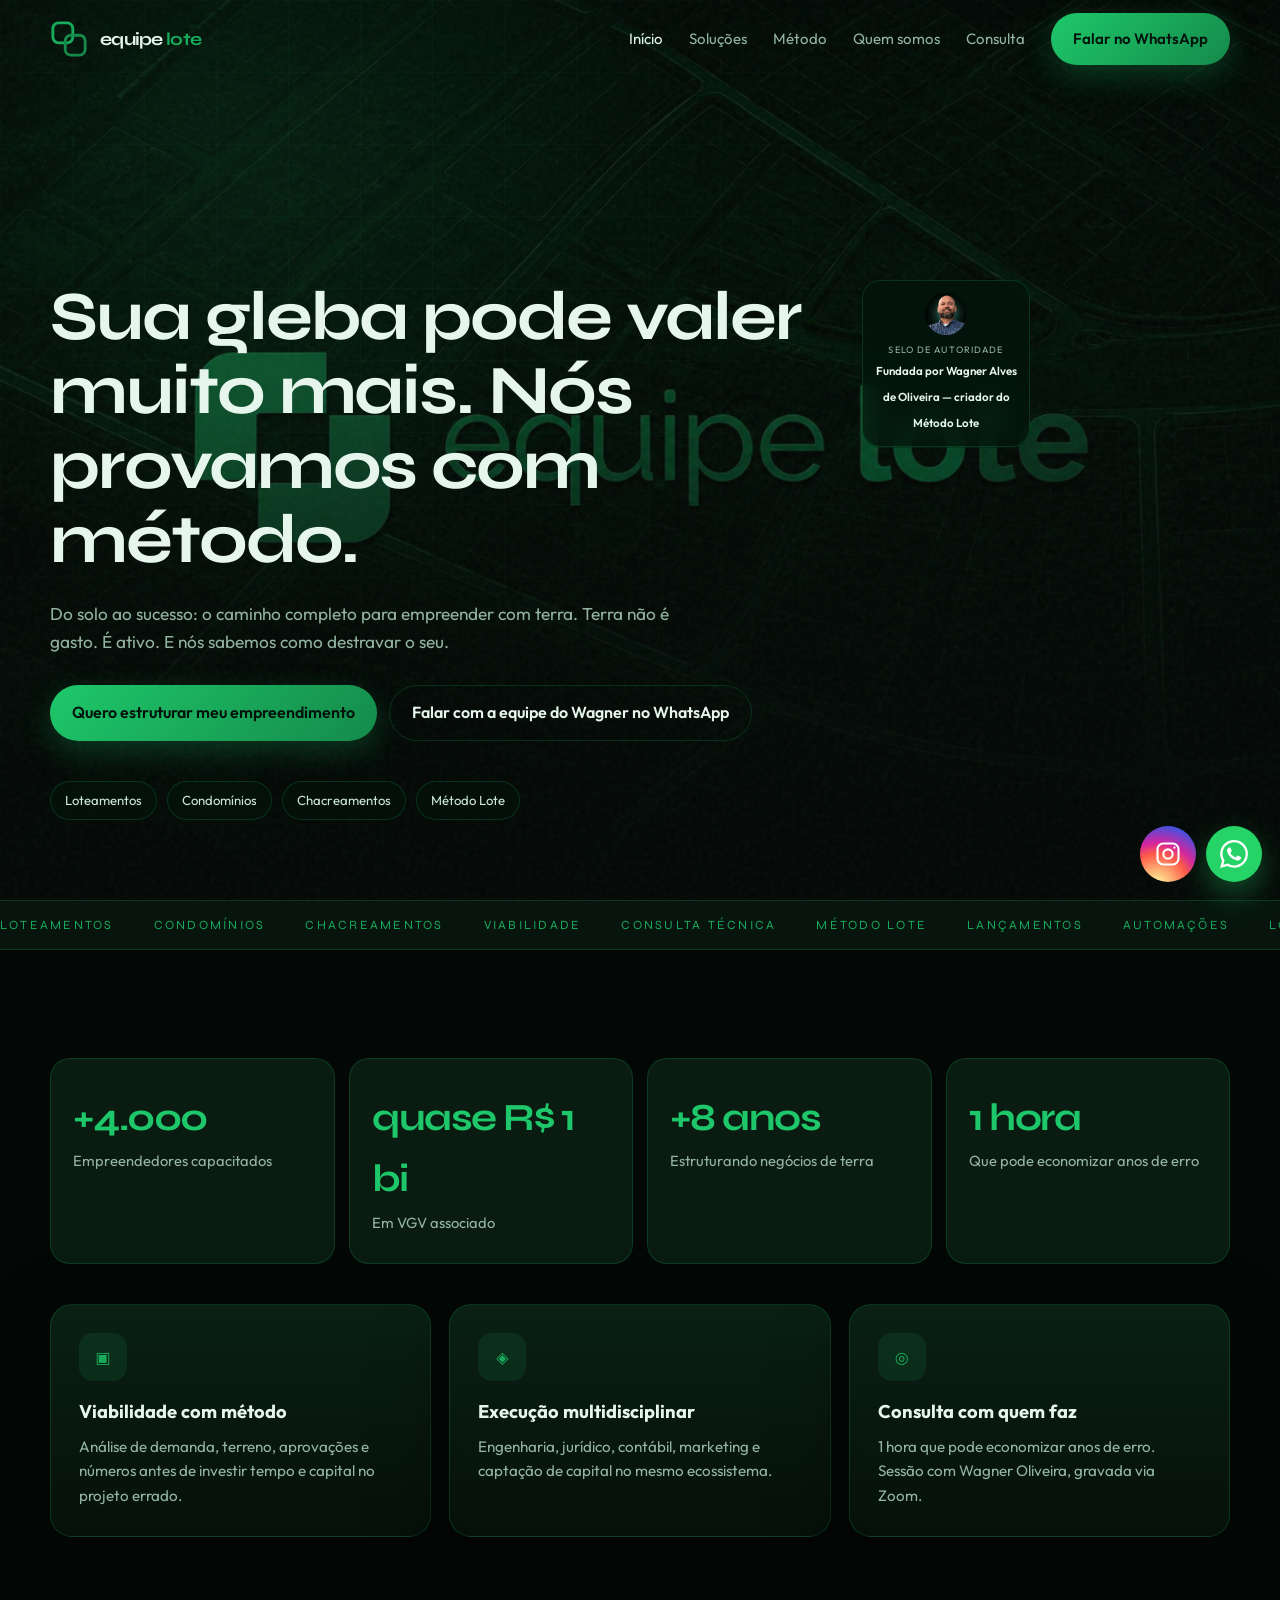
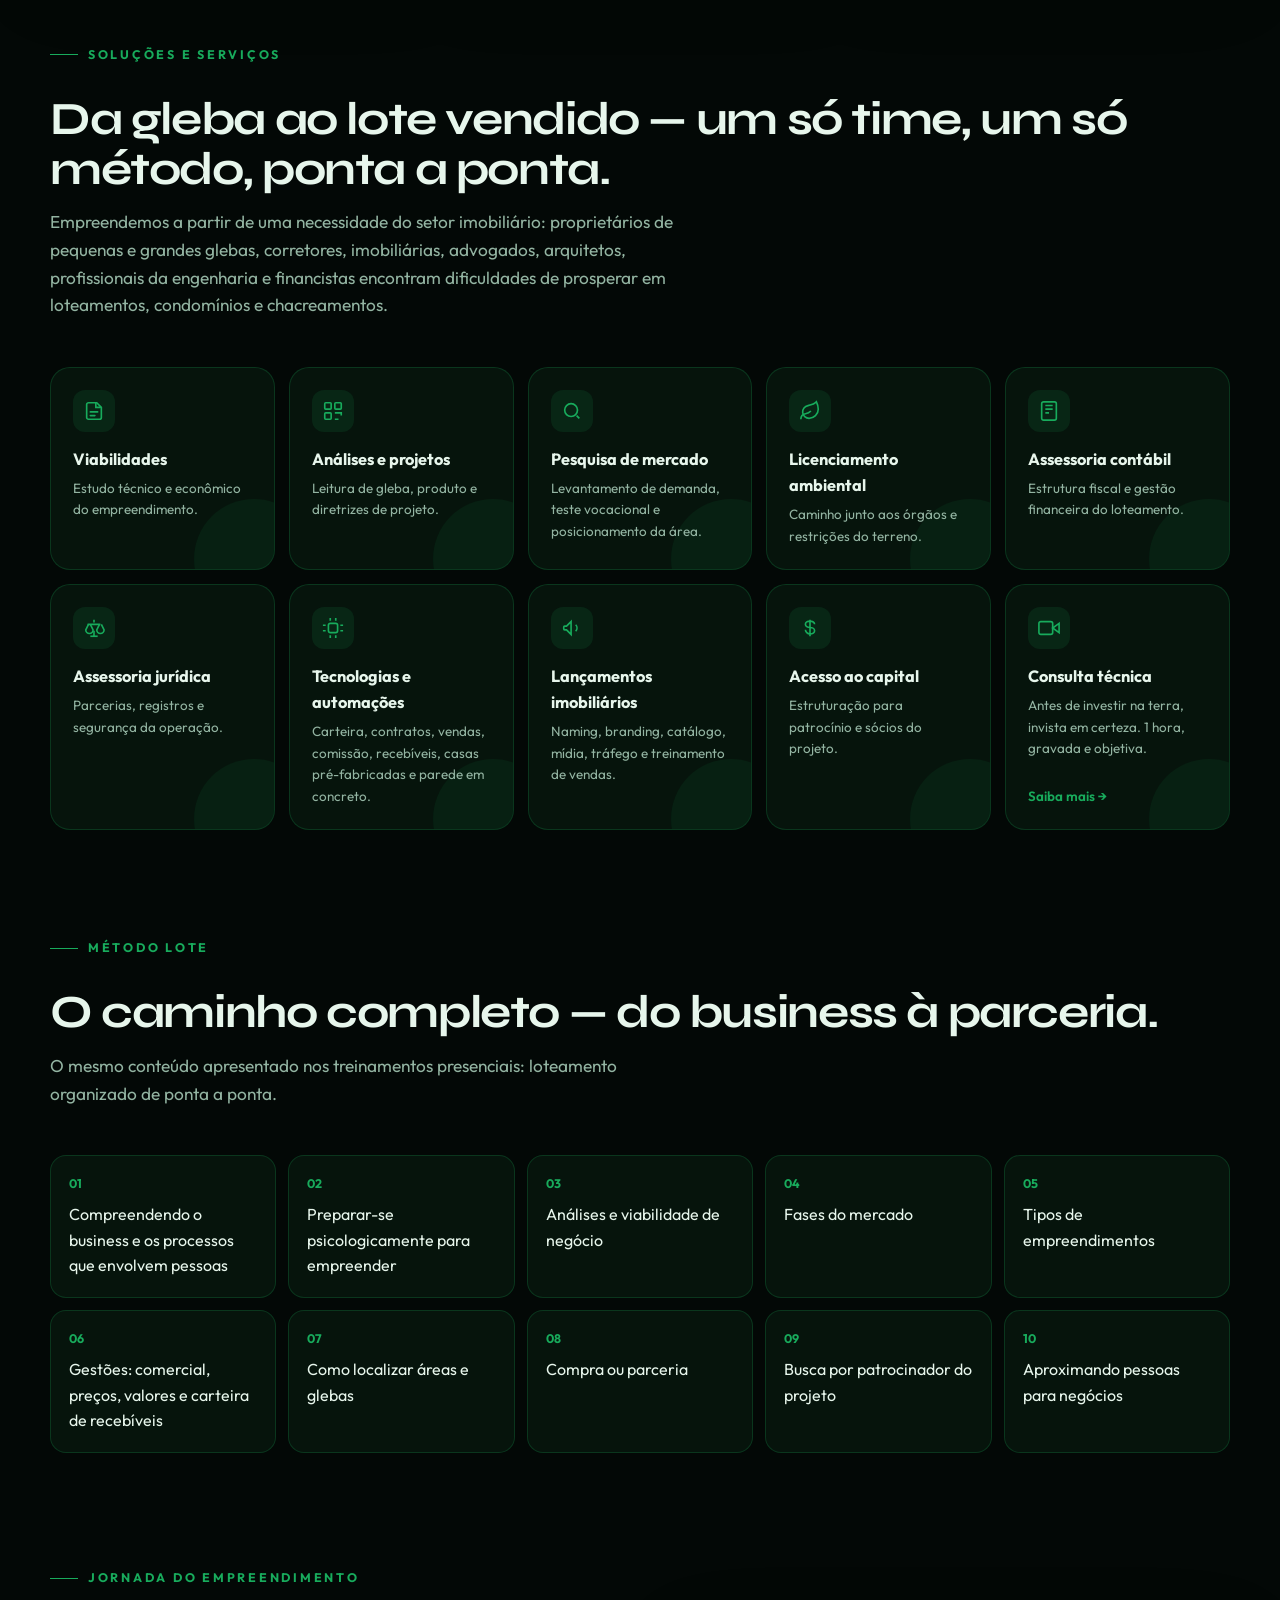
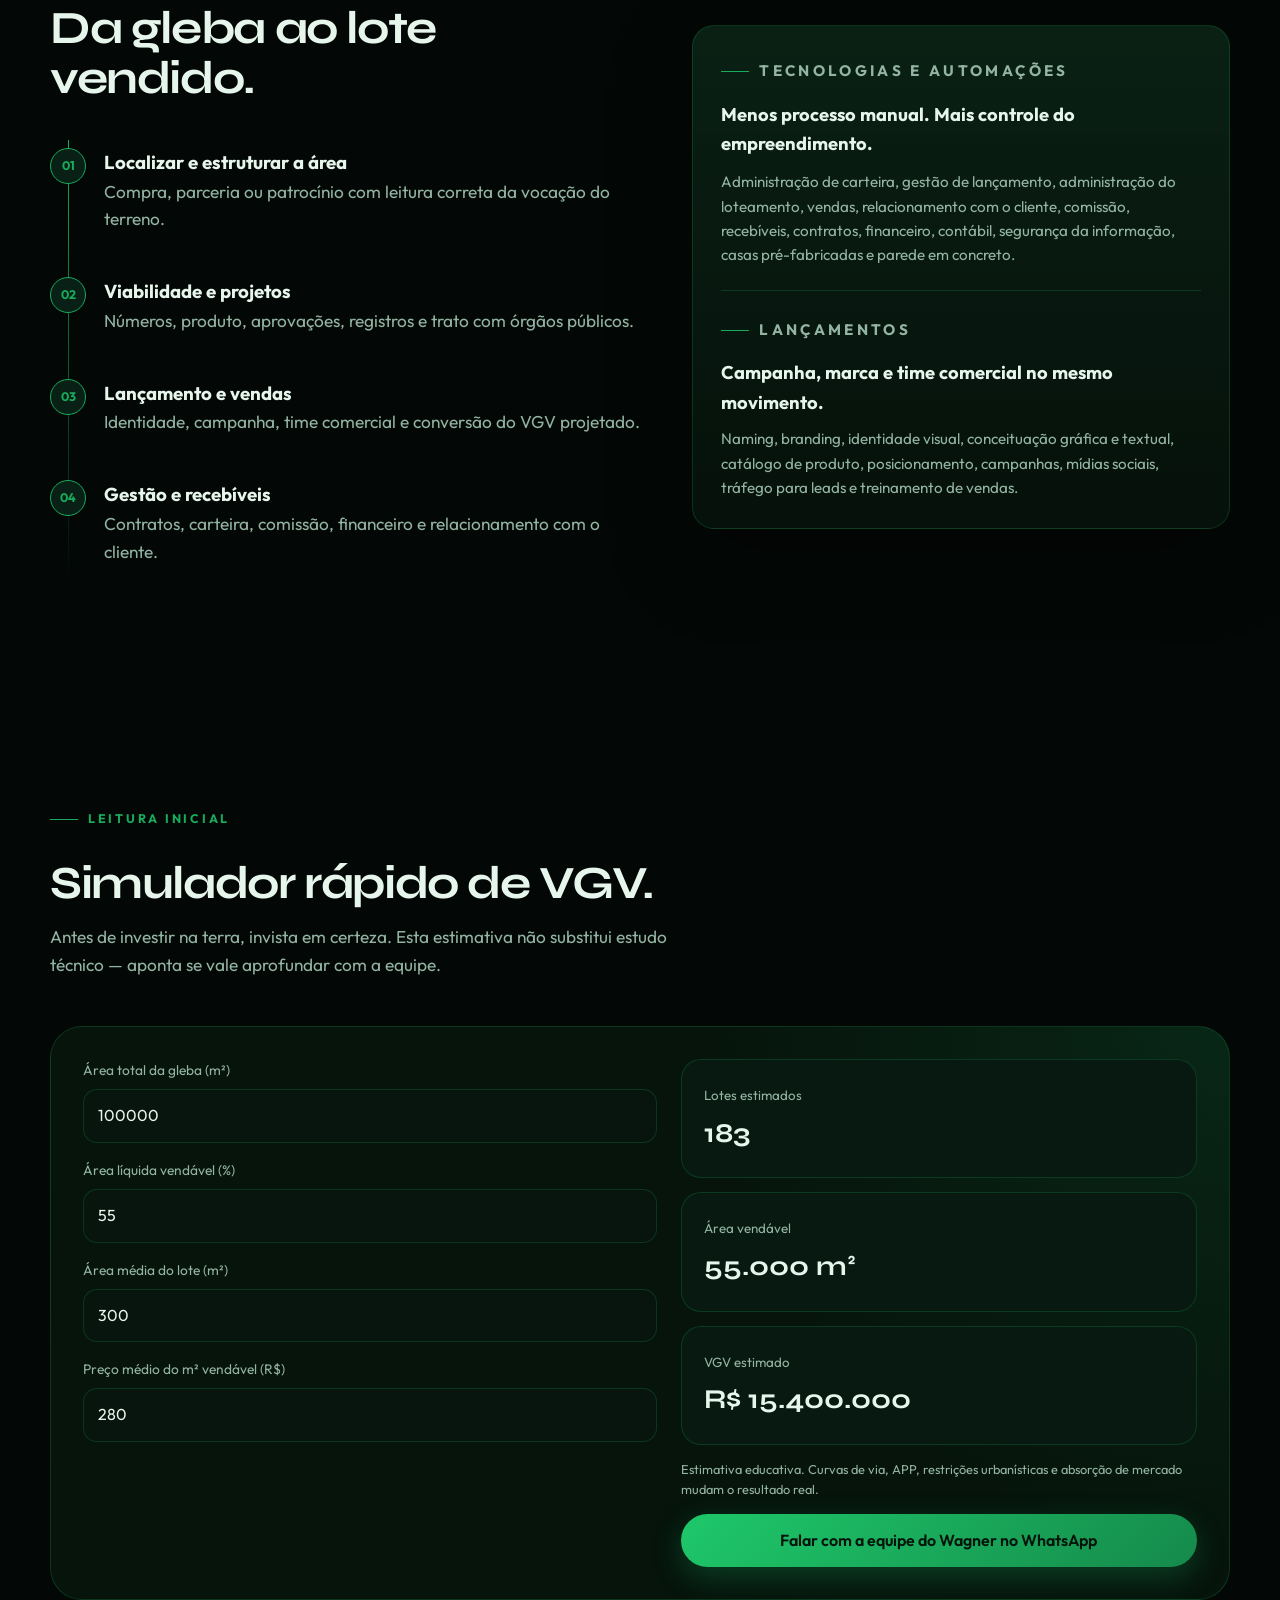
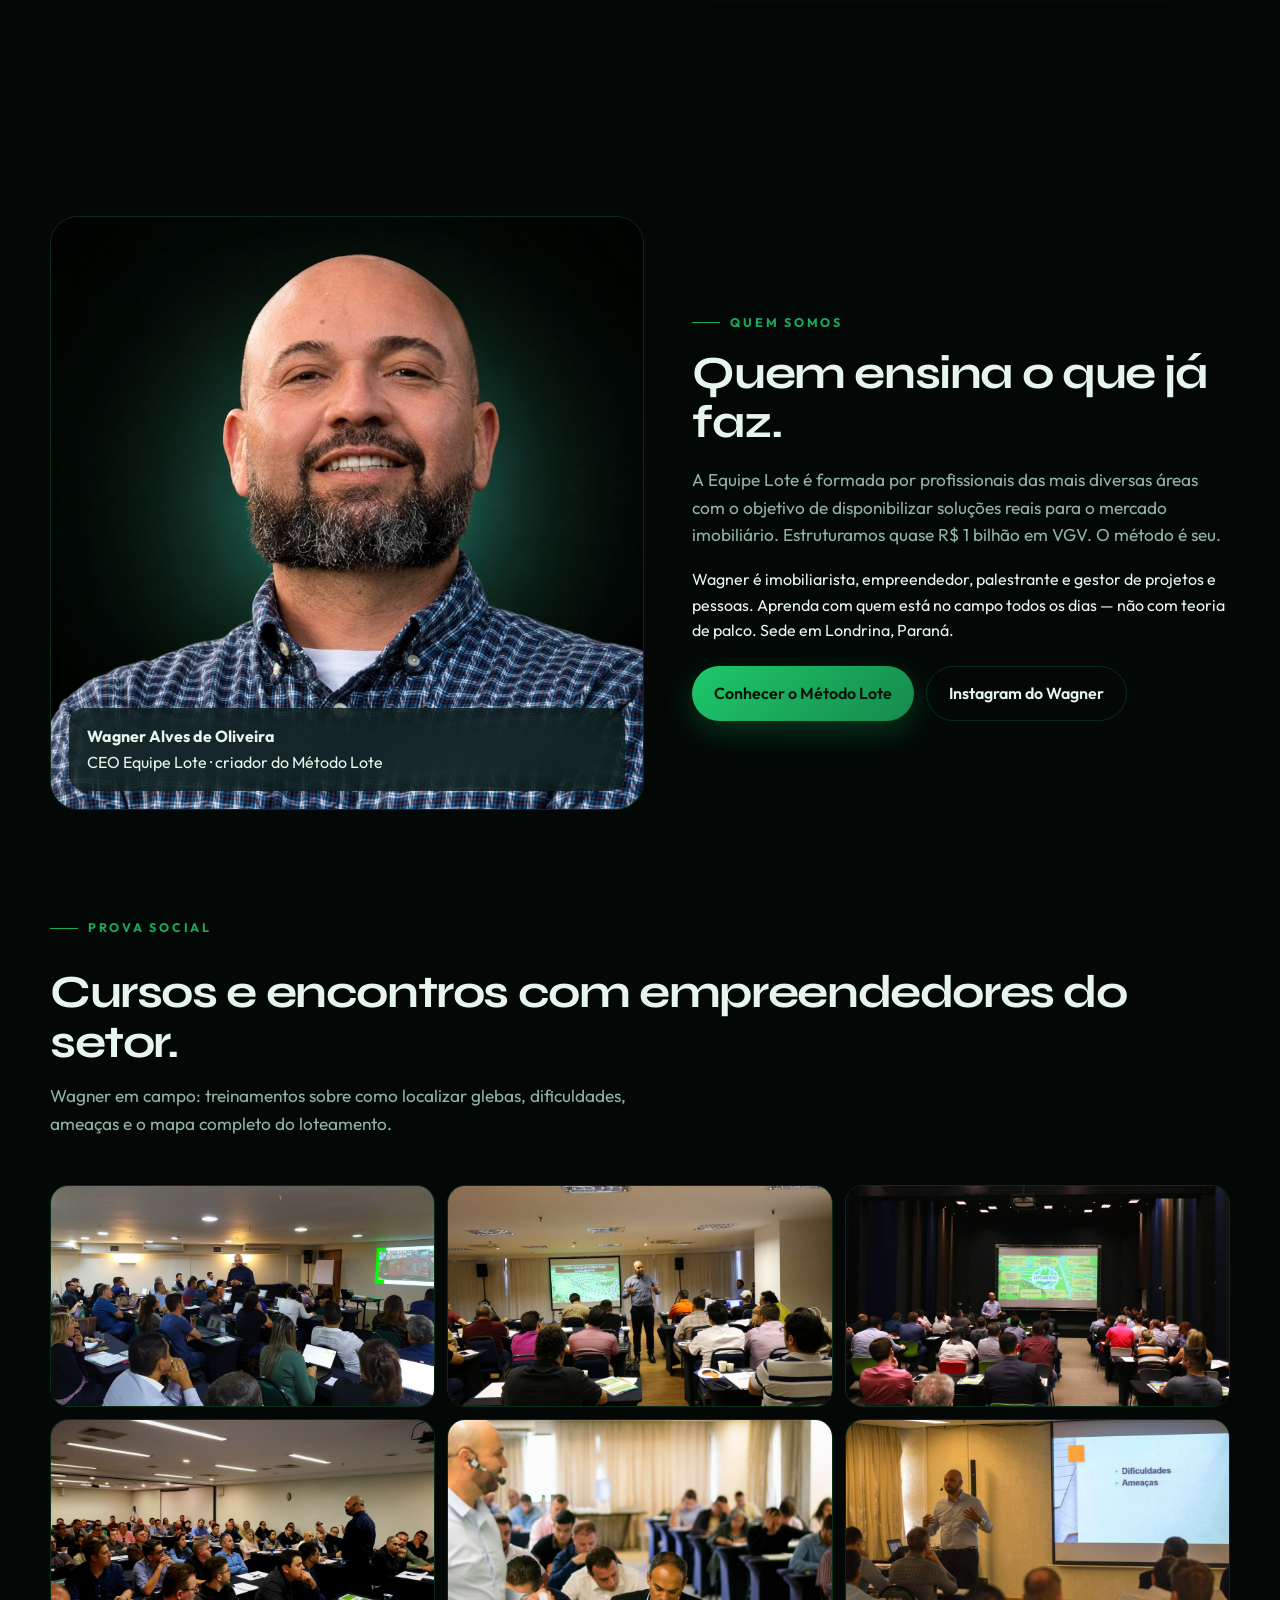
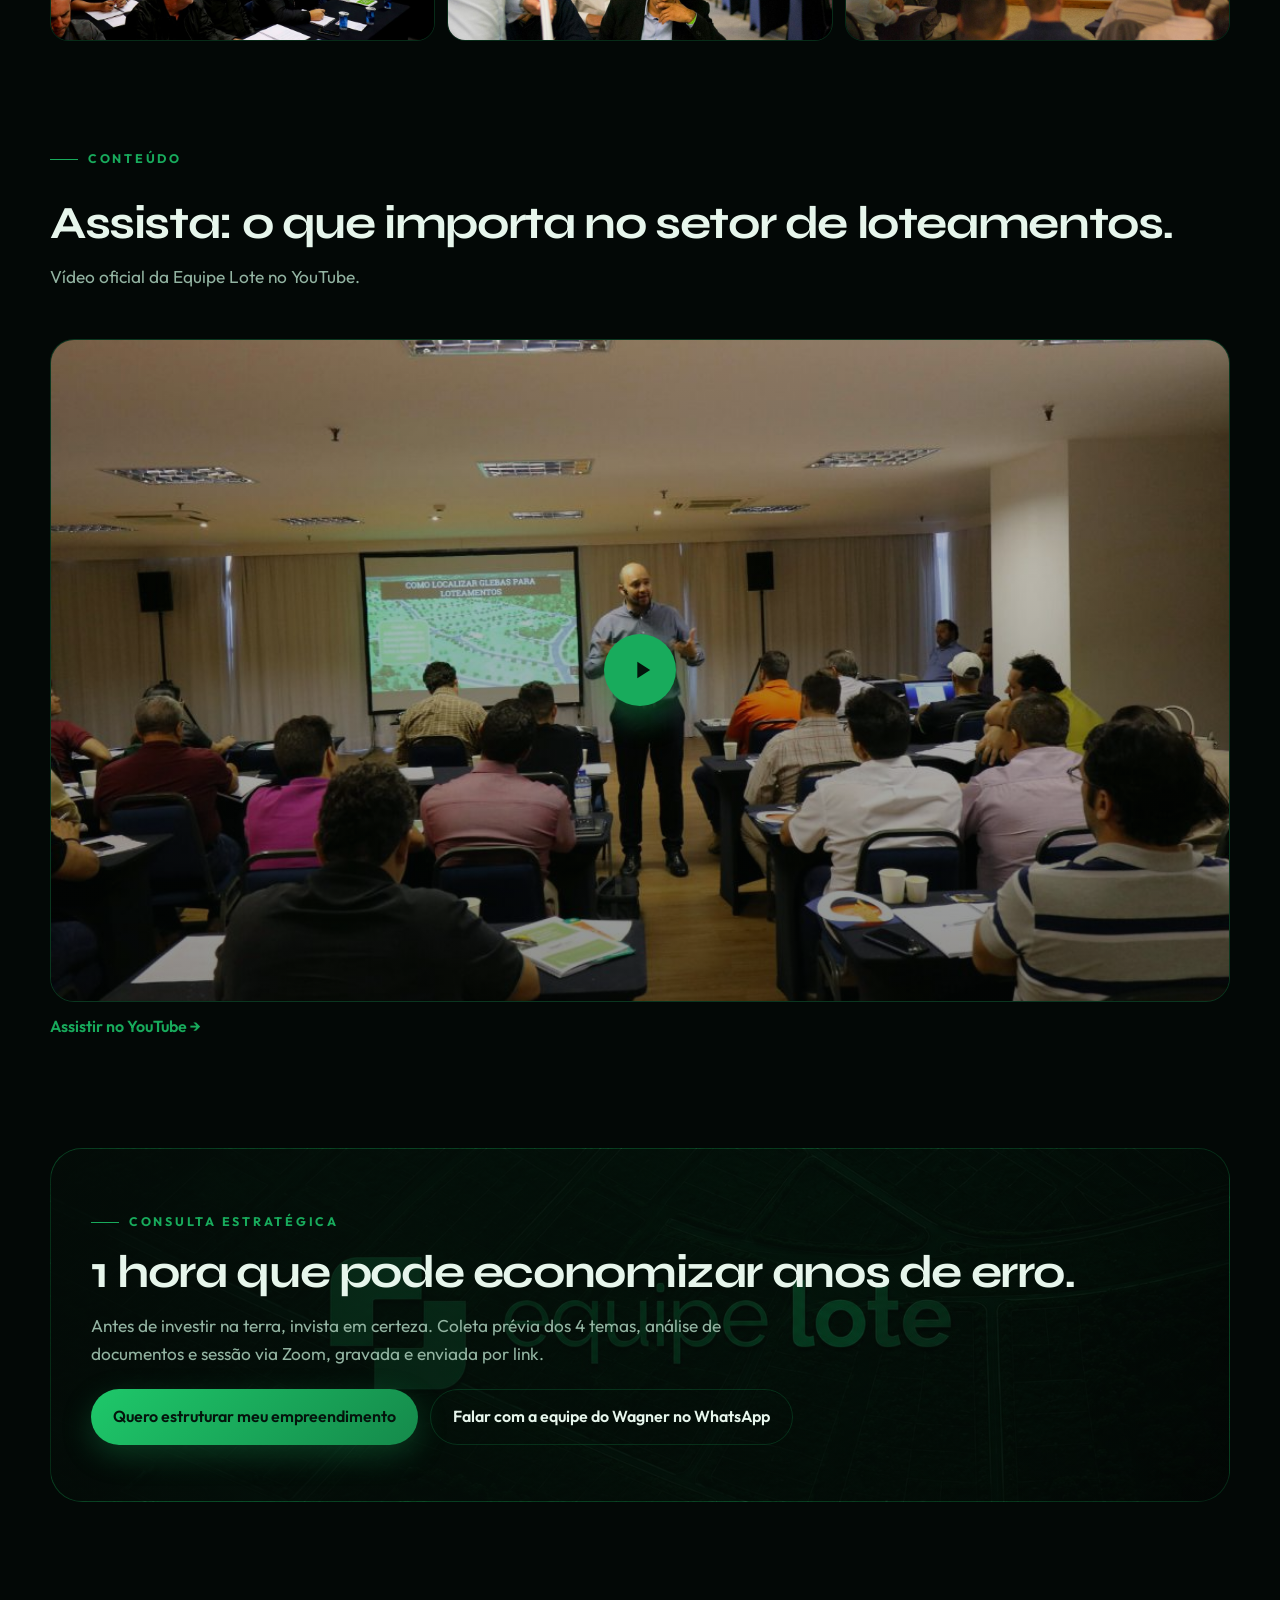
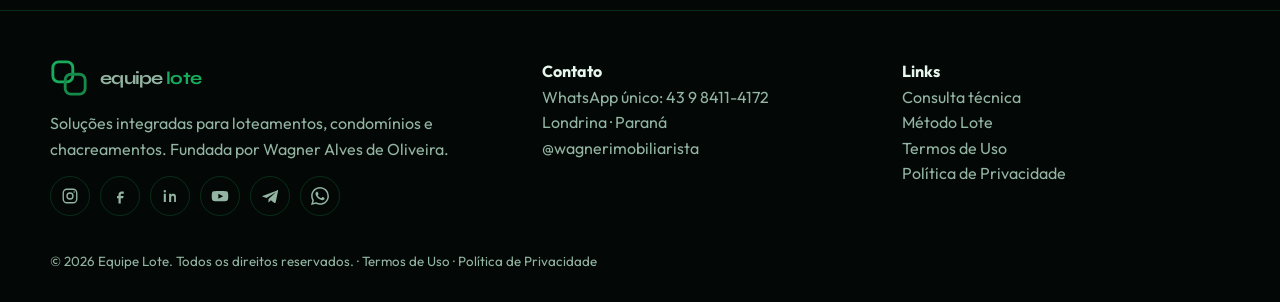
==== commit 40b4a2f5: "Add files via upload" ====
--- a/index.html
+++ b/index.html
@@ -3,11 +3,11 @@
 <head>
   <meta charset="UTF-8">
   <meta name="viewport" content="width=device-width, initial-scale=1.0">
-  <title>Equipe Lote | Soluções para loteamentos, condomínios e chacreamentos</title>
-  <meta name="description" content="Soluções integradas para o setor imobiliário: viabilidade, projetos, consulta técnica, lançamentos e tecnologias para loteamentos, condomínios e chacreamentos.">
+  <title>Equipe Lote | Do solo ao sucesso em loteamentos</title>
+  <meta name="description" content="Sua gleba pode valer muito mais. Equipe Lote estrutura loteamentos, condomínios e chacreamentos com o Método Lote, criado por Wagner Alves de Oliveira.">
   <link rel="icon" href="favicon.svg" type="image/svg+xml">
   <meta property="og:title" content="Equipe Lote">
-  <meta property="og:description" content="Tudo o que você precisa para desenvolver seu empreendimento imobiliário está aqui.">
+  <meta property="og:description" content="Sua gleba pode valer muito mais. Nós provamos com método.">
   <meta property="og:image" content="img/og.jpg">
   <link rel="preconnect" href="https://fonts.googleapis.com">
   <link rel="preconnect" href="https://fonts.gstatic.com" crossorigin>
@@ -26,35 +26,42 @@
       <ul class="nav-links">
         <li><a class="active" href="index.html">Início</a></li>
         <li><a href="#solucoes">Soluções</a></li>
-        <li><a href="#jornada">Jornada</a></li>
-        <li><a href="#simulador">Simulador</a></li>
+        <li><a href="#metodo">Método</a></li>
         <li><a href="#sobre">Quem somos</a></li>
-        <li><a href="consulta-tecnica.html">Consulta técnica</a></li>
-        <li><a class="btn btn-primary" href="consulta-tecnica.html#agendar">Agendar</a></li>
+        <li><a href="consulta-tecnica.html">Consulta</a></li>
+        <li><a class="btn btn-primary" href="https://wa.me/5543984114172" target="_blank" rel="noopener">Falar no WhatsApp</a></li>
       </ul>
     </div>
   </header>
 
   <section class="hero">
     <div class="hero-media">
-      <img src="img/hero.jpg" alt="Identidade visual Equipe Lote sobre malha de loteamento">
+      <img src="img/hero.jpg" alt="Identidade visual Equipe Lote">
       <div class="plot-grid"></div>
-      <div class="orb orb-1"></div>
-      <div class="orb orb-2"></div>
-    </div>
-    <div class="container hero-content">
-      <p class="eyebrow reveal">Seja bem-vindo</p>
-      <h1 class="reveal delay-1">Tudo o que você precisa para desenvolver seu empreendimento imobiliário está aqui.</h1>
-      <p class="lead reveal delay-2">Soluções integradas para o setor de loteamentos, condomínios e chacreamentos — da gleba à gestão da carteira de recebíveis.</p>
-      <div class="hero-actions reveal delay-3">
-        <a class="btn btn-primary" href="consulta-tecnica.html">Fazer consulta técnica</a>
-        <a class="btn btn-ghost" href="#solucoes">Ver soluções</a>
-      </div>
-      <div class="hero-chips reveal delay-3">
-        <span class="chip">Loteamentos</span>
-        <span class="chip">Condomínios</span>
-        <span class="chip">Chacreamentos</span>
-        <span class="chip">Método Lote</span>
+    </div>
+    <div class="container hero-grid solo">
+      <div class="hero-content">
+        <div class="hero-title-row reveal">
+          <h1>Sua gleba pode valer muito mais. Nós provamos com método.</h1>
+          <aside class="seal">
+            <img src="img/wagner.jpg" alt="Wagner Alves de Oliveira">
+            <span>
+              <small>Selo de autoridade</small>
+              <b>Fundada por Wagner Alves de Oliveira — criador do Método Lote</b>
+            </span>
+          </aside>
+        </div>
+        <p class="lead reveal delay-2">Do solo ao sucesso: o caminho completo para empreender com terra. Terra não é gasto. É ativo. E nós sabemos como destravar o seu.</p>
+        <div class="hero-actions reveal delay-3">
+          <a class="btn btn-primary" href="consulta-tecnica.html">Quero estruturar meu empreendimento</a>
+          <a class="btn btn-ghost" href="https://wa.me/5543984114172" target="_blank" rel="noopener">Falar com a equipe do Wagner no WhatsApp</a>
+        </div>
+        <div class="hero-chips reveal delay-3">
+          <span class="chip">Loteamentos</span>
+          <span class="chip">Condomínios</span>
+          <span class="chip">Chacreamentos</span>
+          <span class="chip">Método Lote</span>
+        </div>
       </div>
     </div>
   </section>
@@ -66,21 +73,30 @@
     </div>
   </div>
 
+  <section class="section" style="padding-bottom:0">
+    <div class="container stats">
+      <article class="stat"><b>+4.000</b><span>Empreendedores capacitados</span></article>
+      <article class="stat"><b>quase R$ 1 bi</b><span>Em VGV associado</span></article>
+      <article class="stat"><b>+8 anos</b><span>Estruturando negócios de terra</span></article>
+      <article class="stat"><b>1 hora</b><span>Que pode economizar anos de erro</span></article>
+    </div>
+  </section>
+
   <div class="container pillars">
-    <article class="card reveal">
+    <article class="card">
       <div class="icon-wrap">▣</div>
       <h3>Viabilidade com método</h3>
       <p>Análise de demanda, terreno, aprovações e números antes de investir tempo e capital no projeto errado.</p>
     </article>
-    <article class="card reveal delay-1">
+    <article class="card">
       <div class="icon-wrap">◈</div>
       <h3>Execução multidisciplinar</h3>
       <p>Engenharia, jurídico, contábil, marketing e captação de capital no mesmo ecossistema.</p>
     </article>
-    <article class="card reveal delay-2">
+    <article class="card">
       <div class="icon-wrap">◎</div>
       <h3>Consulta com quem faz</h3>
-      <p>Sessão objetiva com Wagner Oliveira, gravada via Zoom, para destrancar o seu empreendimento.</p>
+      <p>1 hora que pode economizar anos de erro. Sessão com Wagner Oliveira, gravada via Zoom.</p>
     </article>
   </div>
 
@@ -88,81 +104,83 @@
     <div class="container">
       <div class="section-head">
         <p class="eyebrow">Soluções e serviços</p>
-        <h2>Um hub completo para quem empreende com terra.</h2>
-        <p class="lead">A Equipe Lote nasceu da dificuldade real de proprietários, corretores, advogados, arquitetos, engenheiros e financistas em prosperar no parcelamento do solo.</p>
+        <h2>Da gleba ao lote vendido — um só time, um só método, ponta a ponta.</h2>
+        <p class="lead">Empreendemos a partir de uma necessidade do setor imobiliário: proprietários de pequenas e grandes glebas, corretores, imobiliárias, advogados, arquitetos, profissionais da engenharia e financistas encontram dificuldades de prosperar em loteamentos, condomínios e chacreamentos.</p>
       </div>
       <div class="services-grid">
         <article class="service">
-          <div class="service-icon" aria-hidden="true">
-            <svg viewBox="0 0 24 24" fill="none" stroke="currentColor" stroke-width="1.8" stroke-linecap="round" stroke-linejoin="round"><path d="M4 19V5a2 2 0 0 1 2-2h9l5 5v11a2 2 0 0 1-2 2H6a2 2 0 0 1-2-2Z"/><path d="M14 3v5h5"/><path d="M8 13h8M8 17h5"/></svg>
-          </div>
+          <div class="service-icon" aria-hidden="true"><svg viewBox="0 0 24 24" fill="none" stroke="currentColor" stroke-width="1.8" stroke-linecap="round"><path d="M4 19V5a2 2 0 0 1 2-2h9l5 5v11a2 2 0 0 1-2 2H6a2 2 0 0 1-2-2Z"/><path d="M14 3v5h5M8 13h8M8 17h5"/></svg></div>
           <strong>Viabilidades</strong>
           <span>Estudo técnico e econômico do empreendimento.</span>
         </article>
         <article class="service">
-          <div class="service-icon" aria-hidden="true">
-            <svg viewBox="0 0 24 24" fill="none" stroke="currentColor" stroke-width="1.8" stroke-linecap="round" stroke-linejoin="round"><rect x="3" y="3" width="7" height="7" rx="1"/><rect x="14" y="3" width="7" height="7" rx="1"/><rect x="3" y="14" width="7" height="7" rx="1"/><path d="M14 14h7v3M14 21h4"/></svg>
-          </div>
+          <div class="service-icon" aria-hidden="true"><svg viewBox="0 0 24 24" fill="none" stroke="currentColor" stroke-width="1.8"><rect x="3" y="3" width="7" height="7" rx="1"/><rect x="14" y="3" width="7" height="7" rx="1"/><rect x="3" y="14" width="7" height="7" rx="1"/><path d="M14 14h7v3M14 21h4"/></svg></div>
           <strong>Análises e projetos</strong>
           <span>Leitura de gleba, produto e diretrizes de projeto.</span>
         </article>
         <article class="service">
-          <div class="service-icon" aria-hidden="true">
-            <svg viewBox="0 0 24 24" fill="none" stroke="currentColor" stroke-width="1.8" stroke-linecap="round" stroke-linejoin="round"><circle cx="11" cy="11" r="7"/><path d="m20 20-3-3"/><path d="M8 11h6M11 8v6"/></svg>
-          </div>
+          <div class="service-icon" aria-hidden="true"><svg viewBox="0 0 24 24" fill="none" stroke="currentColor" stroke-width="1.8"><circle cx="11" cy="11" r="7"/><path d="m20 20-3-3"/></svg></div>
           <strong>Pesquisa de mercado</strong>
-          <span>Demanda, vocação da área e posicionamento.</span>
-        </article>
-        <article class="service">
-          <div class="service-icon" aria-hidden="true">
-            <svg viewBox="0 0 24 24" fill="none" stroke="currentColor" stroke-width="1.8" stroke-linecap="round" stroke-linejoin="round"><path d="M11 20A7 7 0 0 1 9.8 6.1C15.5 5 17 4.48 19 2c1 2 2 4.18 2 8 0 5.5-4.78 10-10 10Z"/><path d="M2 21c0-3 1.85-5.36 5.08-6C9.5 14.52 12 13 13 12"/></svg>
-          </div>
+          <span>Levantamento de demanda, teste vocacional e posicionamento da área.</span>
+        </article>
+        <article class="service">
+          <div class="service-icon" aria-hidden="true"><svg viewBox="0 0 24 24" fill="none" stroke="currentColor" stroke-width="1.8"><path d="M11 20A7 7 0 0 1 9.8 6.1C15.5 5 17 4.48 19 2c1 2 2 4.18 2 8 0 5.5-4.78 10-10 10Z"/><path d="M2 21c0-3 1.85-5.36 5.08-6C9.5 14.52 12 13 13 12"/></svg></div>
           <strong>Licenciamento ambiental</strong>
           <span>Caminho junto aos órgãos e restrições do terreno.</span>
         </article>
         <article class="service">
-          <div class="service-icon" aria-hidden="true">
-            <svg viewBox="0 0 24 24" fill="none" stroke="currentColor" stroke-width="1.8" stroke-linecap="round" stroke-linejoin="round"><rect x="4" y="2" width="16" height="20" rx="2"/><path d="M8 6h8M8 10h8M8 14h4"/><circle cx="16.5" cy="16.5" r="1.5"/></svg>
-          </div>
+          <div class="service-icon" aria-hidden="true"><svg viewBox="0 0 24 24" fill="none" stroke="currentColor" stroke-width="1.8"><rect x="4" y="2" width="16" height="20" rx="2"/><path d="M8 6h8M8 10h8M8 14h4"/></svg></div>
           <strong>Assessoria contábil</strong>
           <span>Estrutura fiscal e gestão financeira do loteamento.</span>
         </article>
         <article class="service">
-          <div class="service-icon" aria-hidden="true">
-            <svg viewBox="0 0 24 24" fill="none" stroke="currentColor" stroke-width="1.8" stroke-linecap="round" stroke-linejoin="round"><path d="M12 3v3M12 21v-6M5 8h14"/><path d="m6 8-3 6a4 4 0 0 0 8 0L8 8M18 8l-3 6a4 4 0 0 0 8 0l-3-6"/><path d="M8 21h8"/></svg>
-          </div>
+          <div class="service-icon" aria-hidden="true"><svg viewBox="0 0 24 24" fill="none" stroke="currentColor" stroke-width="1.8"><path d="M12 3v3M12 21v-6M5 8h14"/><path d="m6 8-3 6a4 4 0 0 0 8 0L8 8M18 8l-3 6a4 4 0 0 0 8 0l-3-6"/><path d="M8 21h8"/></svg></div>
           <strong>Assessoria jurídica</strong>
           <span>Parcerias, registros e segurança da operação.</span>
         </article>
         <article class="service">
-          <div class="service-icon" aria-hidden="true">
-            <svg viewBox="0 0 24 24" fill="none" stroke="currentColor" stroke-width="1.8" stroke-linecap="round" stroke-linejoin="round"><rect x="7" y="7" width="10" height="10" rx="2"/><path d="M9 1v3M15 1v3M9 20v3M15 20v3M1 9h3M1 15h3M20 9h3M20 15h3"/></svg>
-          </div>
+          <div class="service-icon" aria-hidden="true"><svg viewBox="0 0 24 24" fill="none" stroke="currentColor" stroke-width="1.8"><rect x="7" y="7" width="10" height="10" rx="2"/><path d="M9 1v3M15 1v3M9 20v3M15 20v3M1 9h3M1 15h3M20 9h3M20 15h3"/></svg></div>
           <strong>Tecnologias e automações</strong>
-          <span>Carteira, contratos, vendas, comissão e recebíveis.</span>
-        </article>
-        <article class="service">
-          <div class="service-icon" aria-hidden="true">
-            <svg viewBox="0 0 24 24" fill="none" stroke="currentColor" stroke-width="1.8" stroke-linecap="round" stroke-linejoin="round"><path d="M3 11v2a1 1 0 0 0 1 1h2l5 5V5L6 10H4a1 1 0 0 0-1 1Z"/><path d="M16 8.5a5 5 0 0 1 0 7M19 6a8.5 8.5 0 0 1 0 12"/></svg>
-          </div>
+          <span>Carteira, contratos, vendas, comissão, recebíveis, casas pré-fabricadas e parede em concreto.</span>
+        </article>
+        <article class="service">
+          <div class="service-icon" aria-hidden="true"><svg viewBox="0 0 24 24" fill="none" stroke="currentColor" stroke-width="1.8"><path d="M3 11v2a1 1 0 0 0 1 1h2l5 5V5L6 10H4a1 1 0 0 0-1 1Z"/><path d="M16 8.5a5 5 0 0 1 0 7"/></svg></div>
           <strong>Lançamentos imobiliários</strong>
-          <span>Branding, campanha, tráfego e time de vendas.</span>
-        </article>
-        <article class="service">
-          <div class="service-icon" aria-hidden="true">
-            <svg viewBox="0 0 24 24" fill="none" stroke="currentColor" stroke-width="1.8" stroke-linecap="round" stroke-linejoin="round"><path d="M12 3v18M17 8c0-2-2.2-3.5-5-3.5S7 6 7 8s2.2 3.5 5 3.5 5 1.5 5 3.5-2.2 3.5-5 3.5S7 16 7 14"/></svg>
-          </div>
+          <span>Naming, branding, catálogo, mídia, tráfego e treinamento de vendas.</span>
+        </article>
+        <article class="service">
+          <div class="service-icon" aria-hidden="true"><svg viewBox="0 0 24 24" fill="none" stroke="currentColor" stroke-width="1.8"><path d="M12 3v18M17 8c0-2-2.2-3.5-5-3.5S7 6 7 8s2.2 3.5 5 3.5 5 1.5 5 3.5-2.2 3.5-5 3.5S7 16 7 14"/></svg></div>
           <strong>Acesso ao capital</strong>
           <span>Estruturação para patrocínio e sócios do projeto.</span>
         </article>
         <article class="service">
-          <div class="service-icon" aria-hidden="true">
-            <svg viewBox="0 0 24 24" fill="none" stroke="currentColor" stroke-width="1.8" stroke-linecap="round" stroke-linejoin="round"><path d="M23 7 16 12l7 5V7Z"/><rect x="1" y="5" width="15" height="14" rx="2"/></svg>
-          </div>
+          <div class="service-icon" aria-hidden="true"><svg viewBox="0 0 24 24" fill="none" stroke="currentColor" stroke-width="1.8"><path d="M23 7 16 12l7 5V7Z"/><rect x="1" y="5" width="15" height="14" rx="2"/></svg></div>
           <strong>Consulta técnica</strong>
-          <span>1 hora com análise prévia, gravada e objetiva.</span>
+          <span>Antes de investir na terra, invista em certeza. 1 hora, gravada e objetiva.</span>
           <a href="consulta-tecnica.html">Saiba mais →</a>
         </article>
+      </div>
+    </div>
+  </section>
+
+  <section class="section" id="metodo" style="padding-top:0">
+    <div class="container">
+      <div class="section-head">
+        <p class="eyebrow">Método Lote</p>
+        <h2>O caminho completo — do business à parceria.</h2>
+        <p class="lead">O mesmo conteúdo apresentado nos treinamentos presenciais: loteamento organizado de ponta a ponta.</p>
+      </div>
+      <div class="method-grid">
+        <article class="method-item"><b>01</b>Compreendendo o business e os processos que envolvem pessoas</article>
+        <article class="method-item"><b>02</b>Preparar-se psicologicamente para empreender</article>
+        <article class="method-item"><b>03</b>Análises e viabilidade de negócio</article>
+        <article class="method-item"><b>04</b>Fases do mercado</article>
+        <article class="method-item"><b>05</b>Tipos de empreendimentos</article>
+        <article class="method-item"><b>06</b>Gestões: comercial, preços, valores e carteira de recebíveis</article>
+        <article class="method-item"><b>07</b>Como localizar áreas e glebas</article>
+        <article class="method-item"><b>08</b>Compra ou parceria</article>
+        <article class="method-item"><b>09</b>Busca por patrocinador do projeto</article>
+        <article class="method-item"><b>10</b>Aproximando pessoas para negócios</article>
       </div>
     </div>
   </section>
@@ -171,7 +189,7 @@
     <div class="container split">
       <div>
         <p class="eyebrow">Jornada do empreendimento</p>
-        <h2>Do primeiro olhar na gleba até a administração do loteamento.</h2>
+        <h2>Da gleba ao lote vendido.</h2>
         <div class="timeline" style="margin-top:28px">
           <div class="step"><div class="dot">01</div><div><h3>Localizar e estruturar a área</h3><p class="lead">Compra, parceria ou patrocínio com leitura correta da vocação do terreno.</p></div></div>
           <div class="step"><div class="dot">02</div><div><h3>Viabilidade e projetos</h3><p class="lead">Números, produto, aprovações, registros e trato com órgãos públicos.</p></div></div>
@@ -182,12 +200,11 @@
       <aside class="card">
         <p class="eyebrow">Tecnologias e automações</p>
         <h3>Menos processo manual. Mais controle do empreendimento.</h3>
-        <p class="lead" style="margin:12px 0 18px">Ferramentas para conhecer a operação no detalhe, reduzir retrabalho e aumentar rentabilidade.</p>
-        <p>Administração de carteira · Gestão de lançamento · Administração do loteamento · Gestão de vendas · Relacionamento com o cliente · Comissão · Recebíveis · Contratos · Financeiro · Contábil · Segurança da informação</p>
+        <p class="lead" style="margin:12px 0 18px">Administração de carteira, gestão de lançamento, administração do loteamento, vendas, relacionamento com o cliente, comissão, recebíveis, contratos, financeiro, contábil, segurança da informação, casas pré-fabricadas e parede em concreto.</p>
         <hr style="border:0;border-top:1px solid var(--line);margin:22px 0">
         <p class="eyebrow">Lançamentos</p>
         <h3>Campanha, marca e time comercial no mesmo movimento.</h3>
-        <p class="lead" style="margin-top:10px">Naming, branding, catálogo, posicionamento, mídia, tráfego para leads e treinamento de vendas.</p>
+        <p class="lead" style="margin-top:10px">Naming, branding, identidade visual, conceituação gráfica e textual, catálogo de produto, posicionamento, campanhas, mídias sociais, tráfego para leads e treinamento de vendas.</p>
       </aside>
     </div>
   </section>
@@ -195,35 +212,23 @@
   <section class="section" id="simulador">
     <div class="container">
       <div class="section-head">
-        <p class="eyebrow">Nova função</p>
+        <p class="eyebrow">Leitura inicial</p>
         <h2>Simulador rápido de VGV.</h2>
-        <p class="lead">Uma leitura inicial da área vendável, quantidade de lotes e potencial de receita. Não substitui estudo técnico — aponta se vale aprofundar.</p>
+        <p class="lead">Antes de investir na terra, invista em certeza. Esta estimativa não substitui estudo técnico — aponta se vale aprofundar com a equipe.</p>
       </div>
       <div class="simulator">
         <form>
-          <div class="field">
-            <label for="area">Área total da gleba (m²)</label>
-            <input id="area" type="number" value="100000" min="1">
-          </div>
-          <div class="field">
-            <label for="perc">Área líquida vendável (%)</label>
-            <input id="perc" type="number" value="55" min="10" max="90">
-          </div>
-          <div class="field">
-            <label for="lote">Área média do lote (m²)</label>
-            <input id="lote" type="number" value="300" min="50">
-          </div>
-          <div class="field">
-            <label for="preco">Preço médio do m² vendável (R$)</label>
-            <input id="preco" type="number" value="280" min="1">
-          </div>
+          <div class="field"><label for="area">Área total da gleba (m²)</label><input id="area" type="number" value="100000" min="1"></div>
+          <div class="field"><label for="perc">Área líquida vendável (%)</label><input id="perc" type="number" value="55" min="10" max="90"></div>
+          <div class="field"><label for="lote">Área média do lote (m²)</label><input id="lote" type="number" value="300" min="50"></div>
+          <div class="field"><label for="preco">Preço médio do m² vendável (R$)</label><input id="preco" type="number" value="280" min="1"></div>
         </form>
         <div class="sim-result">
           <div class="result-card"><small>Lotes estimados</small><strong id="out-lotes">—</strong></div>
           <div class="result-card"><small>Área vendável</small><strong id="out-area">—</strong></div>
           <div class="result-card"><small>VGV estimado</small><strong id="out-vgv">—</strong></div>
           <p class="note">Estimativa educativa. Curvas de via, APP, restrições urbanísticas e absorção de mercado mudam o resultado real.</p>
-          <button class="btn btn-primary" id="sim-whats" type="button">Pedir análise técnica no WhatsApp</button>
+          <button class="btn btn-primary" id="sim-whats" type="button">Falar com a equipe do Wagner no WhatsApp</button>
         </div>
       </div>
     </div>
@@ -232,7 +237,7 @@
   <section class="section" id="sobre">
     <div class="container split">
       <figure class="photo-frame">
-        <img src="img/logoprincipar.png" alt="Logo Equipe Lote">
+        <img src="img/wagner.jpg" alt="Wagner Alves de Oliveira">
         <figcaption>
           <strong>Wagner Alves de Oliveira</strong>
           <p>CEO Equipe Lote · criador do Método Lote</p>
@@ -240,33 +245,64 @@
       </figure>
       <div>
         <p class="eyebrow">Quem somos</p>
-        <h2>Profissionais de várias áreas com soluções reais para o mercado imobiliário.</h2>
-        <p class="lead" style="margin:18px 0">A Equipe Lote é formada para destravar quem quer empreender com loteamentos, condomínios e chacreamentos. O ponto de partida foi uma necessidade do setor: gente competente, mas sem um método ponta a ponta.</p>
-        <p>Wagner é imobiliarista, empreendedor, palestrante e gestor de projetos. Sócio de projetos com quase R$ 1 bilhão em VGV, criou o Método Lote — Loteamento Organizado Totalmente Estratégico — e já capacitou milhares de empreendedores no Brasil. Sede em Londrina, Paraná.</p>
+        <h2>Quem ensina o que já faz.</h2>
+        <p class="lead" style="margin:18px 0">A Equipe Lote é formada por profissionais das mais diversas áreas com o objetivo de disponibilizar soluções reais para o mercado imobiliário. Estruturamos quase R$ 1 bilhão em VGV. O método é seu.</p>
+        <p>Wagner é imobiliarista, empreendedor, palestrante e gestor de projetos e pessoas. Aprenda com quem está no campo todos os dias — não com teoria de palco. Sede em Londrina, Paraná.</p>
         <div class="hero-actions" style="margin-top:22px">
           <a class="btn btn-primary" href="https://metodolote.com.br/" target="_blank" rel="noopener">Conhecer o Método Lote</a>
-          <a class="btn btn-ghost" href="consulta-tecnica.html">Falar com o Wagner</a>
-        </div>
-      </div>
+          <a class="btn btn-ghost" href="https://www.instagram.com/wagnerimobiliarista/" target="_blank" rel="noopener">Instagram do Wagner</a>
+        </div>
+      </div>
+    </div>
+  </section>
+
+  <section class="section" id="prova" style="padding-top:0">
+    <div class="container">
+      <div class="section-head">
+        <p class="eyebrow">Prova social</p>
+        <h2>Cursos e encontros com empreendedores do setor.</h2>
+        <p class="lead">Wagner em campo: treinamentos sobre como localizar glebas, dificuldades, ameaças e o mapa completo do loteamento.</p>
+      </div>
+      <div class="gallery">
+        <figure><img src="img/curso-1.jpg" alt="Treinamento Equipe Lote com análise de área em tela"></figure>
+        <figure><img src="img/curso-2.jpg" alt="Palestra Como localizar glebas para loteamentos"></figure>
+        <figure><img src="img/curso-3.jpg" alt="Mapa do Método Lote apresentado em auditorio"></figure>
+        <figure><img src="img/curso-4.jpg" alt="Turma em treinamento com Wagner Oliveira"></figure>
+        <figure><img src="img/curso-5.jpg" alt="Participantes em consulta e capacitação"></figure>
+        <figure><img src="img/curso-6.jpg" alt="Apresentação sobre dificuldades e ameaças no setor"></figure>
+      </div>
+    </div>
+  </section>
+
+  <section class="section" id="video" style="padding-top:0">
+    <div class="container">
+      <div class="section-head">
+        <p class="eyebrow">Conteúdo</p>
+        <h2>Assista: o que importa no setor de loteamentos.</h2>
+        <p class="lead">Vídeo oficial da Equipe Lote no YouTube.</p>
+      </div>
+      <div class="video-wrap" data-video="wp2UR_knGTo" data-start="9">
+        <button class="video-play" type="button" aria-label="Reproduzir vídeo da Equipe Lote">
+          <img src="img/curso-2.jpg" alt="Capa do vídeo Equipe Lote">
+          <span class="play-btn" aria-hidden="true">
+            <svg viewBox="0 0 24 24" fill="currentColor"><path d="M8 5v14l11-7L8 5Z"/></svg>
+          </span>
+        </button>
+      </div>
+      <a class="video-link" href="https://www.youtube.com/watch?v=wp2UR_knGTo&t=9s" target="_blank" rel="noopener">Assistir no YouTube →</a>
     </div>
   </section>
 
   <section class="section" style="padding-top:0">
-    <div class="container stats">
-      <article class="stat"><b data-count="4000" data-prefix="+">+0</b><span>Alunos capacitados no Método Lote</span></article>
-      <article class="stat"><b data-count="1" data-prefix="R$ " data-suffix=" bi">R$ 0 bi</b><span>Em VGV de projetos associados</span></article>
-      <article class="stat"><b data-count="8" data-prefix="+">+0</b><span>Anos estruturando negócios de terra</span></article>
-      <article class="stat"><b>1h</b><span>Duração média da consulta técnica</span></article>
-    </div>
-  </section>
-
-  <section class="section" style="padding-top:0">
     <div class="container">
       <div class="cta-band">
-        <p class="eyebrow">Consulta técnica</p>
-        <h2>Minimize riscos e seja assertivo no empreendimento.</h2>
-        <p class="lead" style="margin:14px 0 22px">Coleta prévia dos 4 temas, análise de documentos e sessão via Zoom, gravada e enviada depois por link.</p>
-        <a class="btn btn-primary" href="consulta-tecnica.html">Quero minha consulta</a>
+        <p class="eyebrow">Consulta estratégica</p>
+        <h2>1 hora que pode economizar anos de erro.</h2>
+        <p class="lead" style="margin:14px 0 22px">Antes de investir na terra, invista em certeza. Coleta prévia dos 4 temas, análise de documentos e sessão via Zoom, gravada e enviada por link.</p>
+        <div class="hero-actions">
+          <a class="btn btn-primary" href="consulta-tecnica.html">Quero estruturar meu empreendimento</a>
+          <a class="btn btn-ghost" href="https://wa.me/5543984114172" target="_blank" rel="noopener">Falar com a equipe do Wagner no WhatsApp</a>
+        </div>
       </div>
     </div>
   </section>
@@ -278,32 +314,53 @@
           <img class="mark" src="img/mark.svg" alt="" width="38" height="38">
           <span class="wordmark">equipe <span>lote</span></span>
         </div>
-        <p style="margin-top:14px">Soluções integradas para loteamentos, condomínios e chacreamentos.</p>
+        <p style="margin-top:14px">Soluções integradas para loteamentos, condomínios e chacreamentos. Fundada por Wagner Alves de Oliveira.</p>
         <div class="socials">
-          <a href="https://instagram.com/wagnerimobiliarista" target="_blank" rel="noopener">Ig</a>
-          <a href="https://www.facebook.com/wagnercorretoratual" target="_blank" rel="noopener">Fb</a>
-          <a href="https://www.linkedin.com/company/equipe-lote/" target="_blank" rel="noopener">In</a>
-          <a href="https://t.me/wagneralvesdeoliveira" target="_blank" rel="noopener">Tg</a>
-          <a href="https://linktr.ee/equipelote" target="_blank" rel="noopener">Lt</a>
+          <a href="https://www.instagram.com/wagnerimobiliarista/" target="_blank" rel="noopener" aria-label="Instagram">
+            <svg viewBox="0 0 24 24" fill="none" stroke="currentColor" stroke-width="1.8"><rect x="3" y="3" width="18" height="18" rx="5"/><circle cx="12" cy="12" r="4"/><circle cx="17.5" cy="6.5" r="1" fill="currentColor" stroke="none"/></svg>
+          </a>
+          <a href="https://www.facebook.com/wagnercorretoratual" target="_blank" rel="noopener" aria-label="Facebook">
+            <svg viewBox="0 0 24 24" fill="currentColor"><path d="M14 9h3V6h-3c-2.2 0-4 1.8-4 4v2H8v3h2v7h3v-7h3l1-3h-4V10c0-.6.4-1 1-1Z"/></svg>
+          </a>
+          <a href="https://www.linkedin.com/company/equipe-lote/" target="_blank" rel="noopener" aria-label="LinkedIn">
+            <svg viewBox="0 0 24 24" fill="currentColor"><path d="M6.5 9H3.7v11h2.8V9ZM5.1 4a1.6 1.6 0 1 0 0 3.2 1.6 1.6 0 0 0 0-3.2ZM20.3 20h-2.8v-5.4c0-1.3 0-3-1.8-3s-2.1 1.4-2.1 2.9V20H10.8V9h2.7v1.5h.1c.4-.7 1.3-1.5 2.8-1.5 3 0 3.5 2 3.5 4.6V20Z"/></svg>
+          </a>
+          <a href="https://www.youtube.com/watch?v=wp2UR_knGTo&t=9s" target="_blank" rel="noopener" aria-label="YouTube">
+            <svg viewBox="0 0 24 24" fill="currentColor"><path d="M23 12.2s0-3.2-.4-4.6c-.2-.9-.9-1.6-1.8-1.8C18.8 5.4 12 5.4 12 5.4s-6.8 0-8.8.4c-.9.2-1.6.9-1.8 1.8C1 9 1 12.2 1 12.2s0 3.2.4 4.6c.2.9.9 1.6 1.8 1.8 2 .4 8.8.4 8.8.4s6.8 0 8.8-.4c.9-.2 1.6-.9 1.8-1.8.4-1.4.4-4.6.4-4.6ZM9.8 15.5V8.9l6.4 3.3-6.4 3.3Z"/></svg>
+          </a>
+          <a href="https://t.me/wagneralvesdeoliveira" target="_blank" rel="noopener" aria-label="Telegram">
+            <svg viewBox="0 0 24 24" fill="currentColor"><path d="M21.5 4.5 2.8 11.6c-1.3.5-1.3 1.2-.2 1.5l4.8 1.5 11.1-7c.5-.3 1-.1.6.2l-9 8.1-.3 4.5c.5 0 .7-.2 1-.5l2.3-2.2 4.8 3.5c.9.5 1.5.2 1.7-.8l3.1-14.7c.3-1.3-.5-1.9-1.4-1.5Z"/></svg>
+          </a>
+          <a href="https://wa.me/5543984114172" target="_blank" rel="noopener" aria-label="WhatsApp">
+            <svg viewBox="0 0 24 24" fill="currentColor"><path d="M17.472 14.382c-.297-.149-1.758-.867-2.03-.967-.273-.099-.471-.148-.67.15-.197.297-.767.966-.94 1.164-.173.199-.347.223-.644.075-.297-.15-1.255-.463-2.39-1.475-.883-.788-1.48-1.761-1.653-2.059-.173-.297-.018-.458.13-.606.134-.133.298-.347.446-.52.149-.174.198-.298.298-.497.099-.198.05-.371-.025-.52-.075-.149-.669-1.612-.916-2.207-.242-.579-.487-.5-.669-.51-.173-.008-.371-.01-.57-.01-.198 0-.52.074-.792.372-.272.297-1.04 1.016-1.04 2.479 0 1.462 1.065 2.875 1.213 3.074.149.198 2.096 3.2 5.077 4.487.709.306 1.262.489 1.694.625.712.227 1.36.195 1.871.118.571-.085 1.758-.719 2.006-1.413.248-.694.248-1.289.173-1.413-.074-.124-.272-.198-.57-.347m-5.421 7.403h-.004a9.87 9.87 0 01-5.031-1.378l-.361-.214-3.741.982.998-3.648-.235-.374a9.86 9.86 0 01-1.51-5.26c.001-5.45 4.436-9.884 9.888-9.884 2.64 0 5.122 1.03 6.988 2.898a9.825 9.825 0 012.893 6.994c-.003 5.45-4.435 9.884-9.885 9.884m8.413-18.297A11.815 11.815 0 0012.05 0C5.495 0 .16 5.335.157 11.892c0 2.096.547 4.142 1.588 5.945L.057 24l6.305-1.654a11.882 11.882 0 005.683 1.448h.005c6.554 0 11.89-5.335 11.893-11.893a11.821 11.821 0 00-3.48-8.413z"/></svg>
+          </a>
         </div>
       </div>
       <div>
         <strong style="color:var(--text)">Contato</strong>
-        <p>WhatsApp 43 9 8411-4172</p>
+        <p>WhatsApp único: 43 9 8411-4172</p>
         <p>Londrina · Paraná</p>
+        <p><a href="https://www.instagram.com/wagnerimobiliarista/" target="_blank" rel="noopener">@wagnerimobiliarista</a></p>
       </div>
       <div>
         <strong style="color:var(--text)">Links</strong>
         <p><a href="consulta-tecnica.html">Consulta técnica</a></p>
         <p><a href="https://metodolote.com.br/" target="_blank" rel="noopener">Método Lote</a></p>
-      </div>
-    </div>
-    <div class="container"><small>© <span id="y"></span> Equipe Lote. Todos os direitos reservados.</small></div>
+        <p><a href="termos.html">Termos de Uso</a></p>
+        <p><a href="privacidade.html">Política de Privacidade</a></p>
+      </div>
+    </div>
+    <div class="container"><small>© <span id="y"></span> Equipe Lote. Todos os direitos reservados. · <a href="termos.html">Termos de Uso</a> · <a href="privacidade.html">Política de Privacidade</a></small></div>
   </footer>
 
-  <a class="whatsapp-float" href="https://wa.me/5543984114172" target="_blank" rel="noopener" aria-label="WhatsApp">
-    <svg viewBox="0 0 24 24" fill="currentColor" aria-hidden="true"><path d="M17.472 14.382c-.297-.149-1.758-.867-2.03-.967-.273-.099-.471-.148-.67.15-.197.297-.767.966-.94 1.164-.173.199-.347.223-.644.075-.297-.15-1.255-.463-2.39-1.475-.883-.788-1.48-1.761-1.653-2.059-.173-.297-.018-.458.13-.606.134-.133.298-.347.446-.52.149-.174.198-.298.298-.497.099-.198.05-.371-.025-.52-.075-.149-.669-1.612-.916-2.207-.242-.579-.487-.5-.669-.51-.173-.008-.371-.01-.57-.01-.198 0-.52.074-.792.372-.272.297-1.04 1.016-1.04 2.479 0 1.462 1.065 2.875 1.213 3.074.149.198 2.096 3.2 5.077 4.487.709.306 1.262.489 1.694.625.712.227 1.36.195 1.871.118.571-.085 1.758-.719 2.006-1.413.248-.694.248-1.289.173-1.413-.074-.124-.272-.198-.57-.347m-5.421 7.403h-.004a9.87 9.87 0 01-5.031-1.378l-.361-.214-3.741.982.998-3.648-.235-.374a9.86 9.86 0 01-1.51-5.26c.001-5.45 4.436-9.884 9.888-9.884 2.64 0 5.122 1.03 6.988 2.898a9.825 9.825 0 012.893 6.994c-.003 5.45-4.435 9.884-9.885 9.884m8.413-18.297A11.815 11.815 0 0012.05 0C5.495 0 .16 5.335.157 11.892c0 2.096.547 4.142 1.588 5.945L.057 24l6.305-1.654a11.882 11.882 0 005.683 1.448h.005c6.554 0 11.89-5.335 11.893-11.893a11.821 11.821 0 00-3.48-8.413z"/></svg>
-  </a>
+  <div class="float-dock">
+    <a class="instagram-float" href="https://www.instagram.com/wagnerimobiliarista/" target="_blank" rel="noopener" aria-label="Instagram de Wagner">
+      <svg viewBox="0 0 24 24" fill="none" stroke="currentColor" stroke-width="1.8"><rect x="3" y="3" width="18" height="18" rx="5"/><circle cx="12" cy="12" r="4"/><circle cx="17.5" cy="6.5" r="1" fill="currentColor" stroke="none"/></svg>
+    </a>
+    <a class="whatsapp-float" href="https://wa.me/5543984114172" target="_blank" rel="noopener" aria-label="WhatsApp">
+      <svg viewBox="0 0 24 24" fill="currentColor" aria-hidden="true"><path d="M17.472 14.382c-.297-.149-1.758-.867-2.03-.967-.273-.099-.471-.148-.67.15-.197.297-.767.966-.94 1.164-.173.199-.347.223-.644.075-.297-.15-1.255-.463-2.39-1.475-.883-.788-1.48-1.761-1.653-2.059-.173-.297-.018-.458.13-.606.134-.133.298-.347.446-.52.149-.174.198-.298.298-.497.099-.198.05-.371-.025-.52-.075-.149-.669-1.612-.916-2.207-.242-.579-.487-.5-.669-.51-.173-.008-.371-.01-.57-.01-.198 0-.52.074-.792.372-.272.297-1.04 1.016-1.04 2.479 0 1.462 1.065 2.875 1.213 3.074.149.198 2.096 3.2 5.077 4.487.709.306 1.262.489 1.694.625.712.227 1.36.195 1.871.118.571-.085 1.758-.719 2.006-1.413.248-.694.248-1.289.173-1.413-.074-.124-.272-.198-.57-.347m-5.421 7.403h-.004a9.87 9.87 0 01-5.031-1.378l-.361-.214-3.741.982.998-3.648-.235-.374a9.86 9.86 0 01-1.51-5.26c.001-5.45 4.436-9.884 9.888-9.884 2.64 0 5.122 1.03 6.988 2.898a9.825 9.825 0 012.893 6.994c-.003 5.45-4.435 9.884-9.885 9.884m8.413-18.297A11.815 11.815 0 0012.05 0C5.495 0 .16 5.335.157 11.892c0 2.096.547 4.142 1.588 5.945L.057 24l6.305-1.654a11.882 11.882 0 005.683 1.448h.005c6.554 0 11.89-5.335 11.893-11.893a11.821 11.821 0 00-3.48-8.413z"/></svg>
+    </a>
+  </div>
   <script src="js/app.js"></script>
   <script>document.getElementById("y").textContent = new Date().getFullYear();</script>
 </body>
--- a/css/style.css
+++ b/css/style.css
@@ -66,7 +66,7 @@
   pointer-events: none;
   position: fixed;
   inset: 0;
-  z-index: 80;
+  z-index: 1;
   opacity: 0.045;
   background-image: url("data:image/svg+xml,%3Csvg viewBox='0 0 200 200' xmlns='http://www.w3.org/2000/svg'%3E%3Cfilter id='n'%3E%3CfeTurbulence type='fractalNoise' baseFrequency='.85' numOctaves='4' stitchTiles='stitch'/%3E%3C/filter%3E%3Crect width='100%25' height='100%25' filter='url(%23n)'/%3E%3C/svg%3E");
 }
@@ -510,6 +510,7 @@
   overflow: hidden;
   min-height: 460px;
   border: 1px solid var(--line);
+  cursor: zoom-in;
 }
 
 .photo-frame img {
@@ -517,6 +518,12 @@
   height: 100%;
   object-fit: cover;
   min-height: 460px;
+  transform-origin: center;
+  transition: transform 0.4s ease;
+}
+
+.photo-frame:hover img {
+  transform: scale(1.12);
 }
 
 .photo-frame figcaption {
@@ -682,24 +689,39 @@
   color: var(--green);
 }
 
+.float-dock {
+  position: fixed;
+  right: 18px;
+  bottom: 18px;
+  z-index: 60;
+  display: flex;
+  align-items: center;
+  gap: 10px;
+}
+
+.instagram-float,
 .whatsapp-float {
-  position: fixed;
-  right: 22px;
-  bottom: 22px;
-  z-index: 60;
-  width: 58px;
-  height: 58px;
+  width: 56px;
+  height: 56px;
   border-radius: 50%;
+  color: #fff;
+  display: grid;
+  place-items: center;
+}
+
+.instagram-float {
+  background: radial-gradient(circle at 30% 107%, #fdf497 0%, #fdf497 5%, #fd5949 45%, #d6249f 60%, #285aeb 90%);
+}
+
+.whatsapp-float {
   background: #25d366;
-  color: #fff;
-  display: grid;
-  place-items: center;
   box-shadow: 0 12px 30px rgba(37, 211, 102, 0.35);
 }
 
+.instagram-float svg,
 .whatsapp-float svg {
-  width: 30px;
-  height: 30px;
+  width: 28px;
+  height: 28px;
   display: block;
 }
 
@@ -856,7 +878,309 @@
   background: #08180f;
 }
 
+.hero-grid {
+  position: relative;
+  z-index: 2;
+  display: grid;
+  grid-template-columns: 1.15fr 0.85fr;
+  gap: 36px;
+  align-items: end;
+}
+
+.hero-grid.solo {
+  grid-template-columns: 1fr;
+}
+
+.hero-grid.solo .hero-content {
+  max-width: 980px;
+}
+
+.hero-title-row {
+  display: flex;
+  align-items: flex-start;
+  gap: 20px;
+}
+
+.hero-title-row h1 {
+  flex: 1;
+  min-width: 0;
+}
+
+.seal {
+  display: flex;
+  flex-direction: column;
+  align-items: center;
+  text-align: center;
+  flex: 0 0 168px;
+  width: 168px;
+  gap: 8px;
+  padding: 12px 10px;
+  border-radius: 18px;
+  border: 1px solid var(--line);
+  background: rgba(4, 20, 12, 0.7);
+  backdrop-filter: blur(12px);
+}
+
+.seal img {
+  width: 42px;
+  height: 42px;
+  border-radius: 50%;
+  object-fit: cover;
+  object-position: top center;
+}
+
+.seal small {
+  display: block;
+  color: var(--muted);
+  font-size: 0.58rem;
+  letter-spacing: 0.12em;
+  text-transform: uppercase;
+}
+
+.seal b {
+  font-size: 0.72rem;
+  font-weight: 600;
+  line-height: 1.3;
+}
+
+.portrait {
+  justify-self: end;
+  width: min(390px, 100%);
+}
+
+.portrait img {
+  width: 100%;
+  aspect-ratio: 4 / 5;
+  object-fit: cover;
+  object-position: top center;
+  border-radius: 28px;
+  border: 1px solid var(--line);
+  box-shadow: var(--shadow);
+}
+
+.portrait figcaption {
+  margin-top: 12px;
+  color: var(--muted);
+  font-size: 0.9rem;
+}
+
+.socials a svg {
+  width: 18px;
+  height: 18px;
+}
+
+.nav-social {
+  display: grid;
+  place-items: center;
+  width: 40px;
+  height: 40px;
+  border-radius: 50%;
+  border: 1px solid var(--line);
+}
+
+.nav-social:hover {
+  border-color: var(--green);
+  color: var(--green);
+}
+
+.gallery {
+  display: grid;
+  grid-template-columns: repeat(3, 1fr);
+  gap: 12px;
+}
+
+.gallery figure {
+  margin: 0;
+  overflow: hidden;
+  border-radius: 18px;
+  border: 1px solid var(--line);
+  cursor: zoom-in;
+  position: relative;
+  z-index: 1;
+  transition: z-index 0s;
+}
+
+.gallery img {
+  width: 100%;
+  height: 220px;
+  object-fit: cover;
+  transform-origin: center;
+  transition: transform 0.4s ease, box-shadow 0.4s ease;
+}
+
+.gallery figure:hover,
+.photo-frame:hover {
+  z-index: 9;
+}
+
+.gallery figure:hover img {
+  transform: scale(1.28);
+  box-shadow: 0 28px 70px rgba(0, 0, 0, 0.55);
+}
+
+.lightbox {
+  position: fixed;
+  inset: 0;
+  z-index: 90;
+  display: grid;
+  place-items: center;
+  padding: 24px;
+  background: rgba(3, 8, 6, 0.9);
+  opacity: 0;
+  pointer-events: none;
+  transition: opacity 0.25s ease;
+}
+
+.lightbox.open {
+  opacity: 1;
+  pointer-events: auto;
+}
+
+.lightbox img {
+  width: auto;
+  height: auto;
+  max-width: min(1100px, 92vw);
+  max-height: 86vh;
+  object-fit: contain;
+  border-radius: 16px;
+  border: 1px solid var(--line);
+  transform: scale(0.94);
+  transition: transform 0.3s ease;
+}
+
+.lightbox.open img {
+  transform: scale(1);
+}
+
+.lightbox-close {
+  position: absolute;
+  top: 16px;
+  right: 18px;
+  width: 44px;
+  height: 44px;
+  border: 0;
+  border-radius: 50%;
+  background: var(--green);
+  color: #04140c;
+  font-size: 1.6rem;
+  cursor: pointer;
+}
+
+.video-wrap {
+  position: relative;
+  z-index: 2;
+  border-radius: 24px;
+  overflow: hidden;
+  border: 1px solid var(--line);
+  aspect-ratio: 16 / 9;
+  background: #07150e;
+}
+
+.video-wrap iframe {
+  position: absolute;
+  inset: 0;
+  width: 100%;
+  height: 100%;
+  border: 0;
+}
+
+.video-play {
+  position: absolute;
+  inset: 0;
+  width: 100%;
+  height: 100%;
+  border: 0;
+  padding: 0;
+  cursor: pointer;
+  background: #07150e;
+}
+
+.video-play img {
+  width: 100%;
+  height: 100%;
+  object-fit: cover;
+  display: block;
+}
+
+.video-play::after {
+  content: "";
+  position: absolute;
+  inset: 0;
+  background: linear-gradient(180deg, rgba(3, 8, 6, 0.15), rgba(3, 8, 6, 0.45));
+}
+
+.play-btn {
+  position: absolute;
+  left: 50%;
+  top: 50%;
+  width: 72px;
+  height: 72px;
+  margin: -36px 0 0 -36px;
+  border-radius: 50%;
+  background: var(--green);
+  color: #04140c;
+  display: grid;
+  place-items: center;
+  z-index: 1;
+  box-shadow: 0 12px 30px rgba(24, 171, 92, 0.45);
+}
+
+.play-btn svg {
+  width: 28px;
+  height: 28px;
+  margin-left: 3px;
+}
+
+.video-link {
+  display: inline-block;
+  margin-top: 12px;
+  color: var(--green);
+  font-weight: 600;
+}
+
+.method-grid {
+  display: grid;
+  grid-template-columns: repeat(5, 1fr);
+  gap: 12px;
+}
+
+.method-item {
+  padding: 18px;
+  border-radius: 16px;
+  background: var(--bg-2);
+  border: 1px solid var(--line);
+  min-height: 132px;
+}
+
+.method-item b {
+  display: block;
+  color: var(--green);
+  margin-bottom: 8px;
+  font-size: 0.78rem;
+}
+
+.legal {
+  padding: 140px 0 80px;
+}
+
+.legal h1 { margin-bottom: 18px; }
+.legal h2 { margin: 28px 0 10px; font-size: 1.35rem; }
+.legal p, .legal li { color: var(--muted); margin-bottom: 10px; }
+.legal ul { padding-left: 18px; }
+.legal a { color: var(--green); }
+
 @media (max-width: 980px) {
+  .hero-title-row {
+    flex-direction: column;
+  }
+  .seal {
+    flex: none;
+    width: auto;
+    max-width: 280px;
+    flex-direction: row;
+    text-align: left;
+    align-items: center;
+  }
   .menu-btn { display: grid; place-items: center; }
   .nav-links {
     position: absolute;
@@ -879,16 +1203,35 @@
   .simulator,
   .reasons,
   .process,
-  .footer-grid {
+  .footer-grid,
+  .hero-grid,
+  .gallery,
+  .method-grid {
     grid-template-columns: 1fr;
   }
-  .services-grid { grid-template-columns: 1fr 1fr; }
+  .services-grid,
+  .gallery,
+  .method-grid { grid-template-columns: 1fr 1fr; }
+  .portrait { justify-self: start; }
 }
 
 @media (max-width: 640px) {
-  .services-grid { grid-template-columns: 1fr; }
-  .hero { padding-top: 120px; }
+  .services-grid,
+  .gallery,
+  .method-grid { grid-template-columns: 1fr; }
+  .hero { padding: 110px 0 48px; min-height: auto; }
   .cta-band { padding: 36px 22px; }
+  .hero-actions .btn { width: 100%; }
+  .seal {
+    max-width: 100%;
+    width: 100%;
+    border-radius: 16px;
+    align-items: center;
+  }
+  .play-btn { width: 60px; height: 60px; margin: -30px 0 0 -30px; }
+  .float-dock { right: 14px; bottom: 14px; }
+  .instagram-float,
+  .whatsapp-float { width: 50px; height: 50px; }
 }
 
 @keyframes kenburns {
@@ -922,4 +1265,8 @@
     transition: none !important;
   }
   html { scroll-behavior: auto; }
-}
+  .gallery figure:hover img,
+  .photo-frame:hover img {
+    transform: none;
+  }
+}
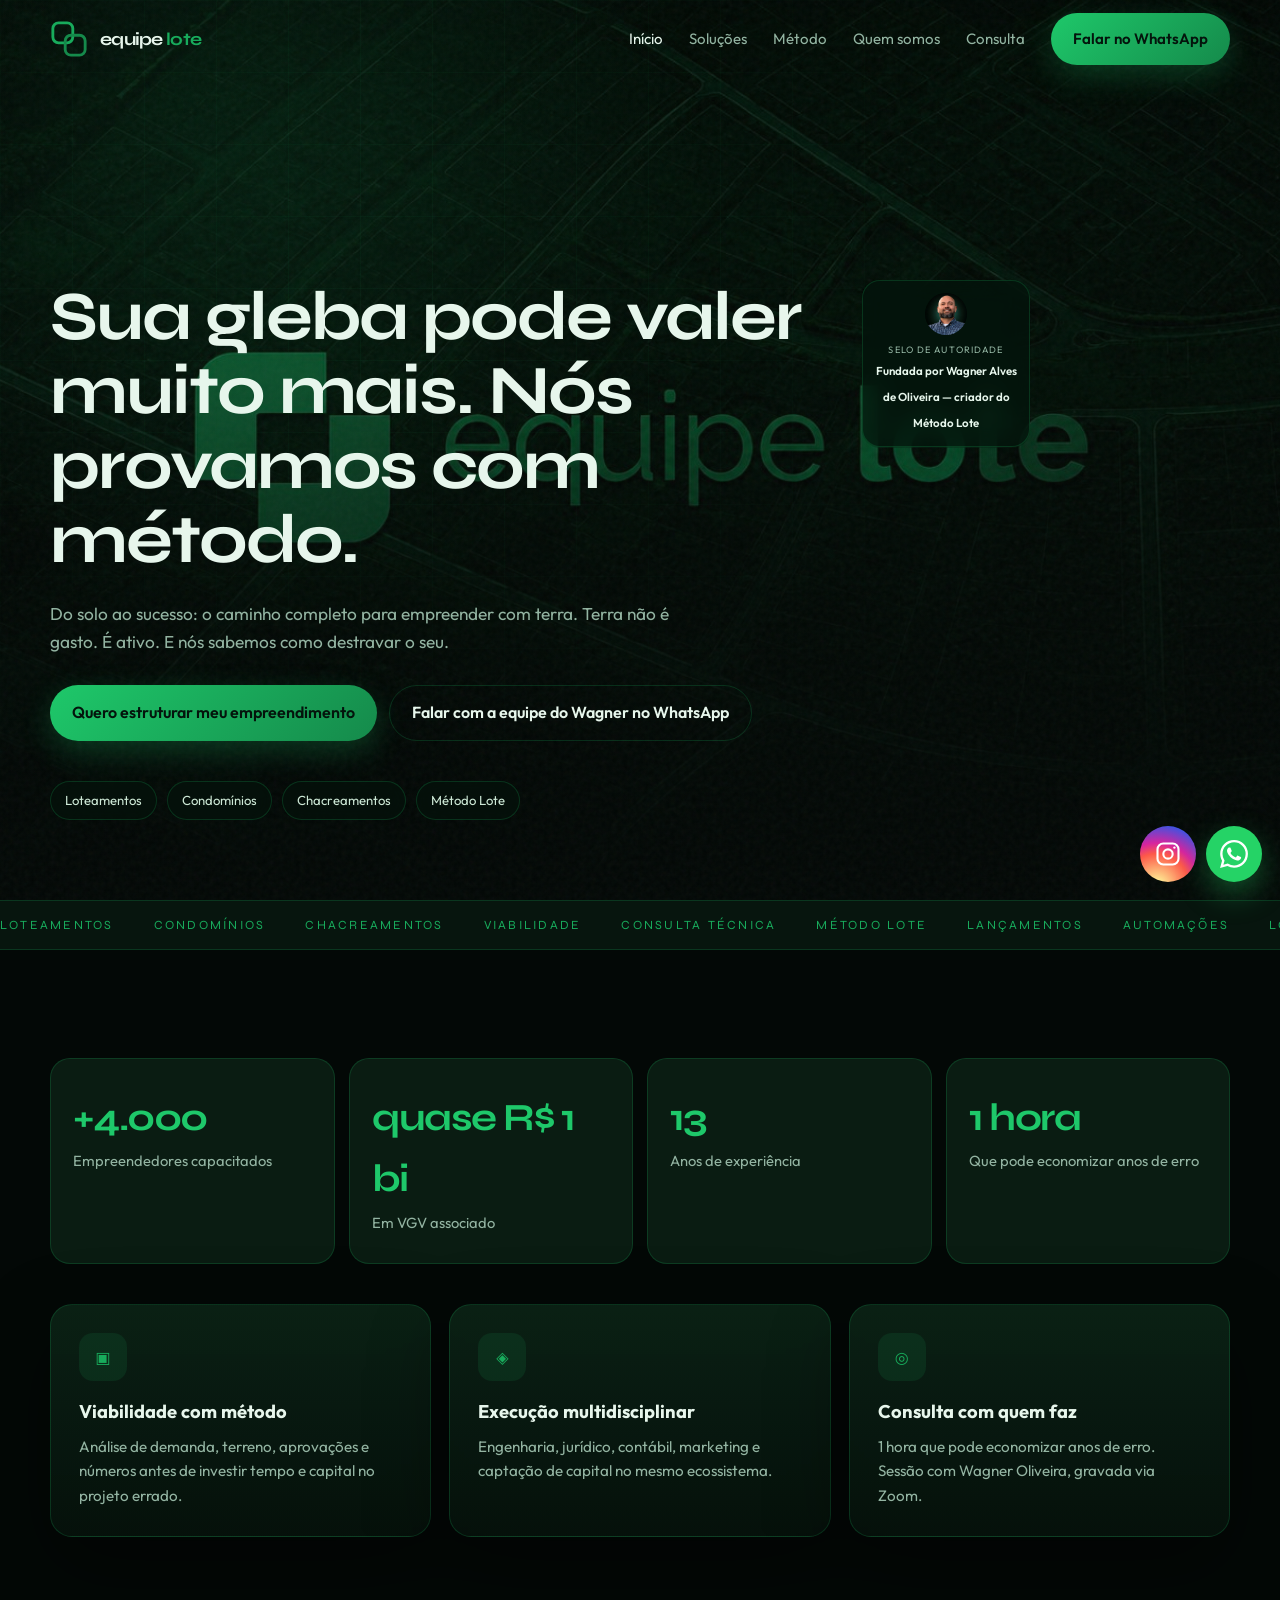
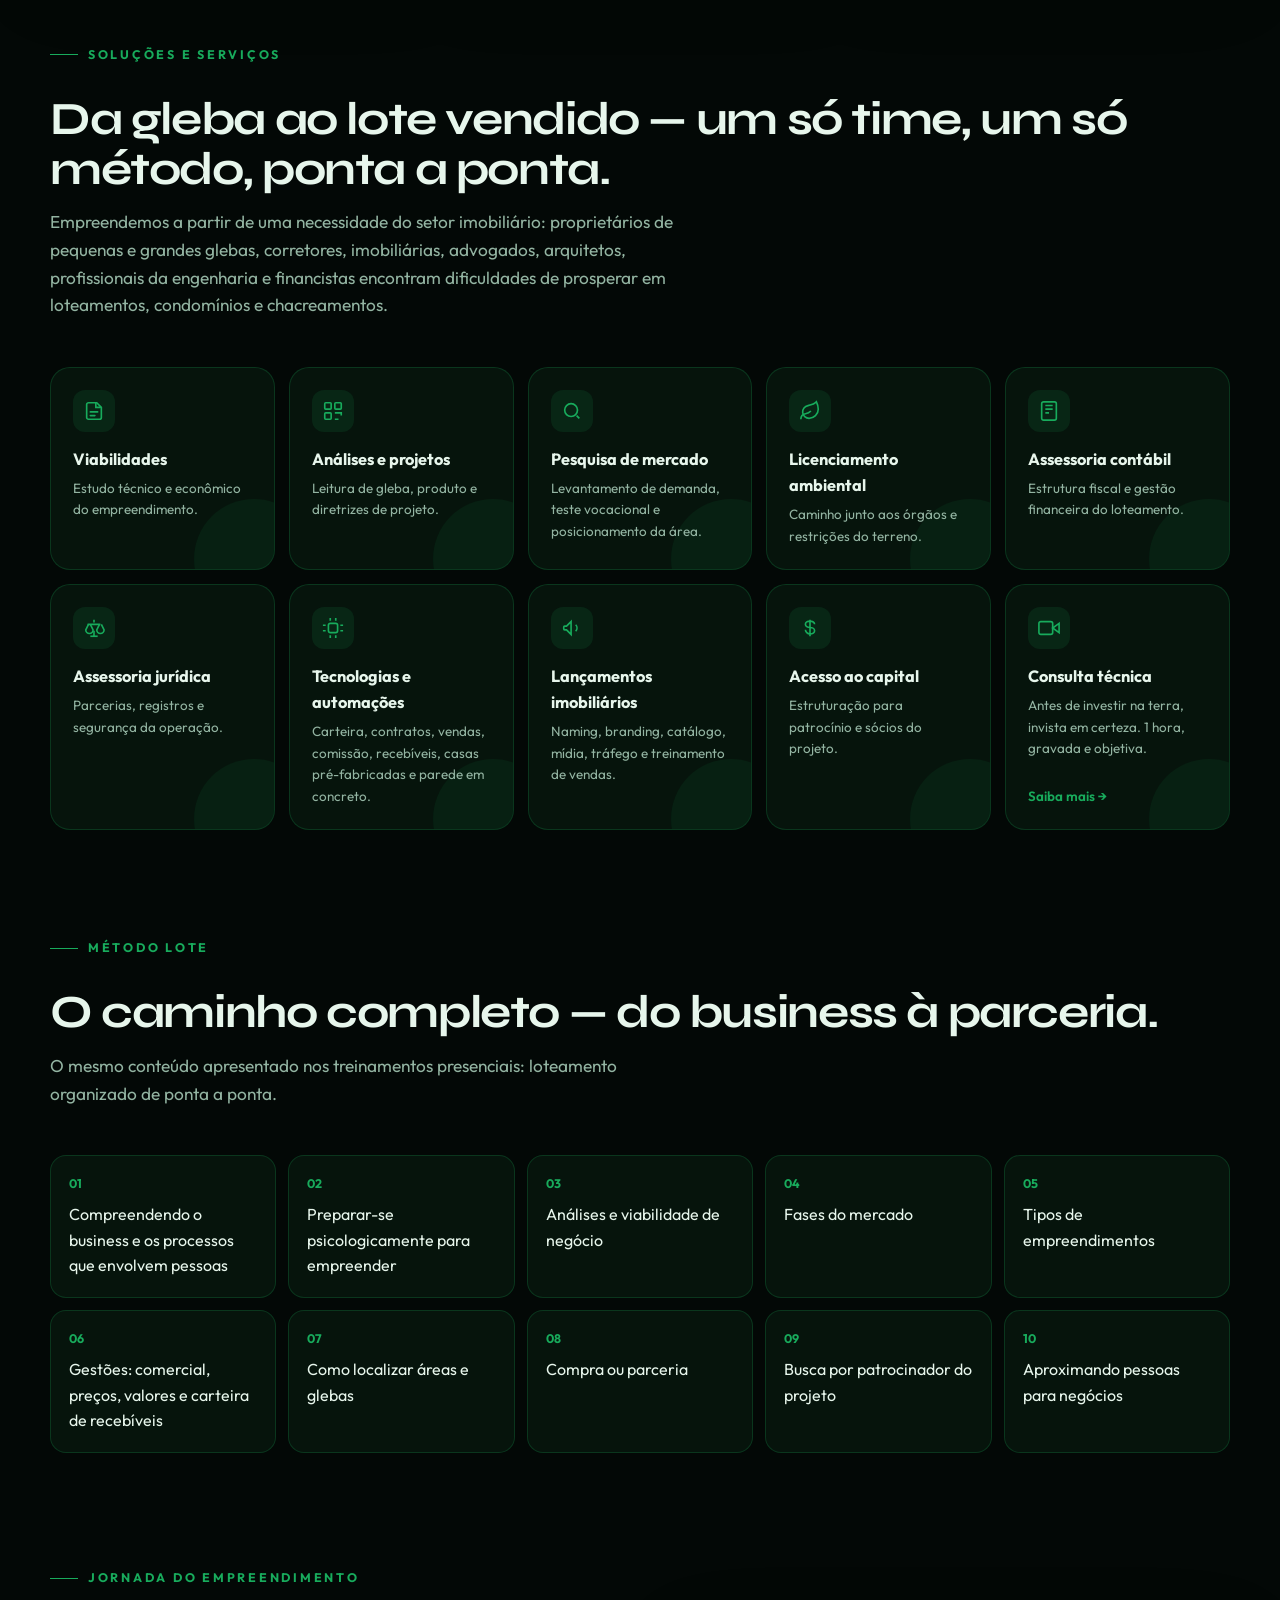
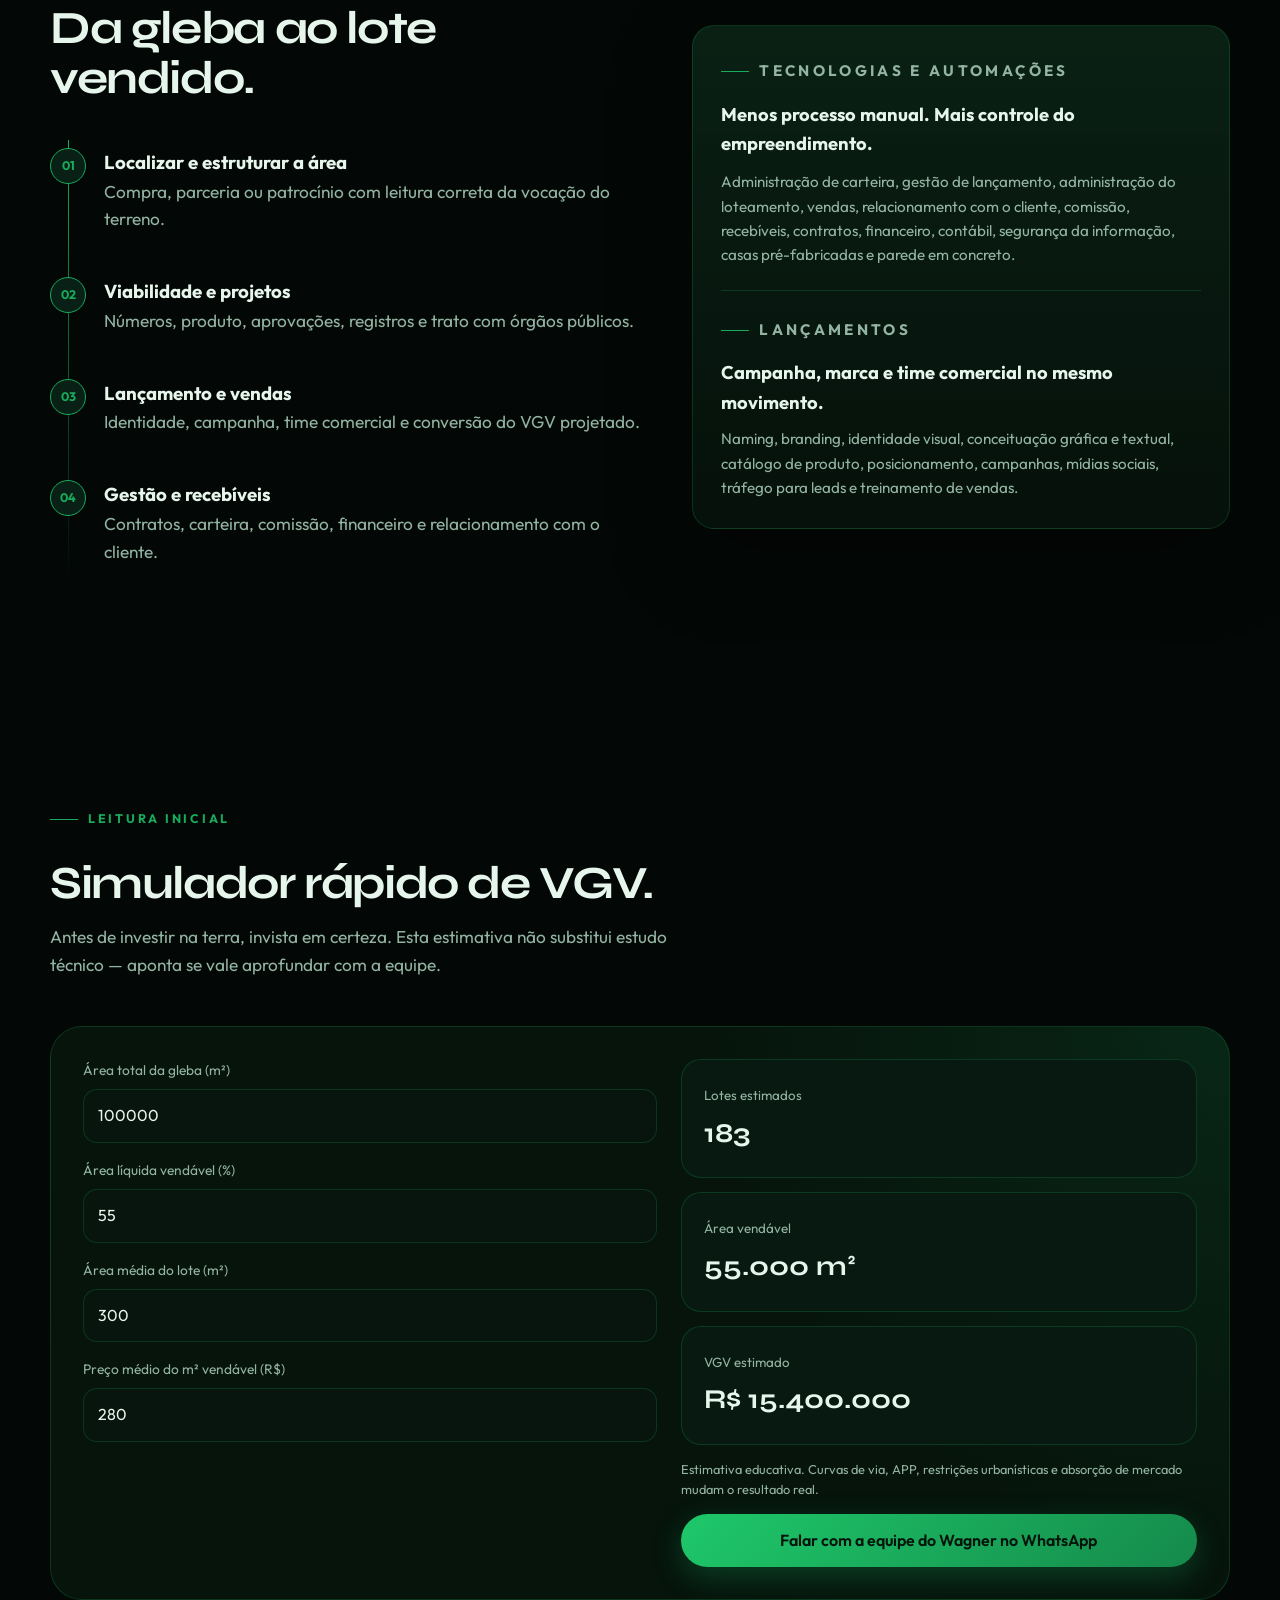
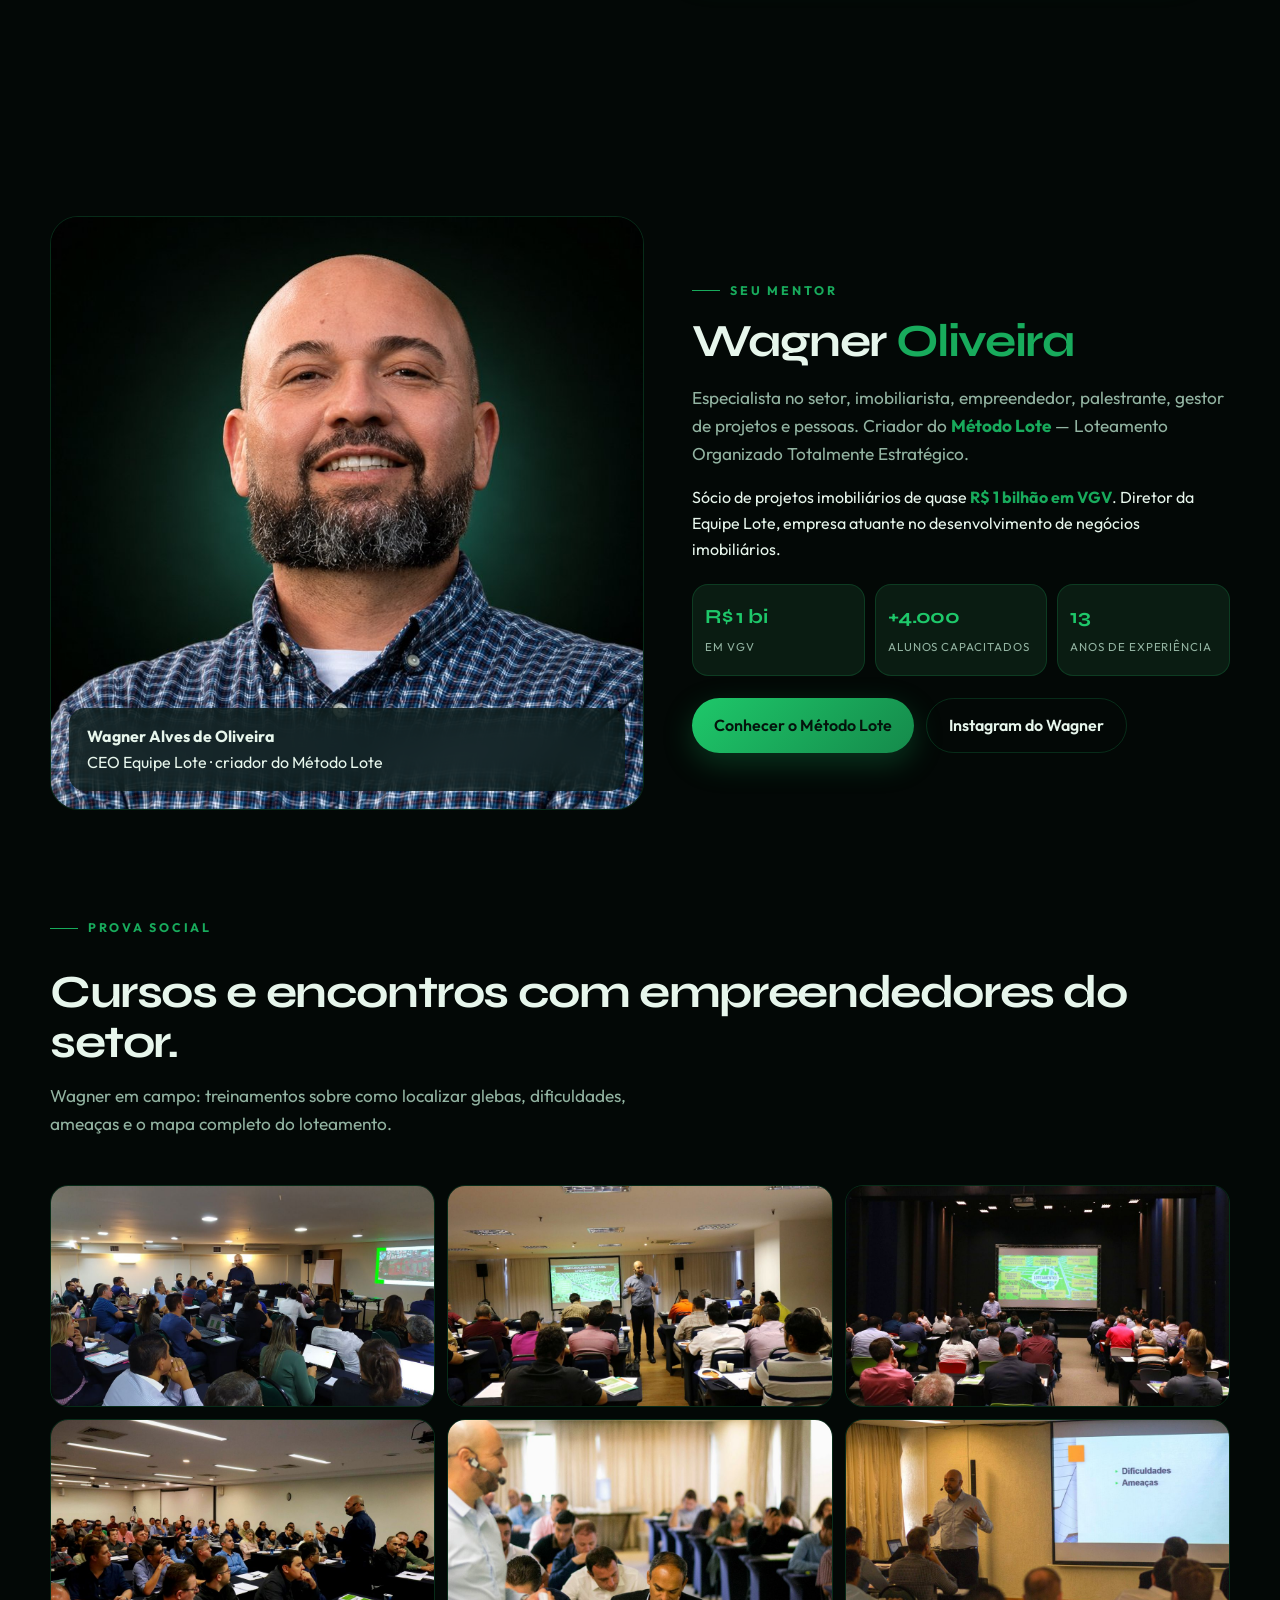
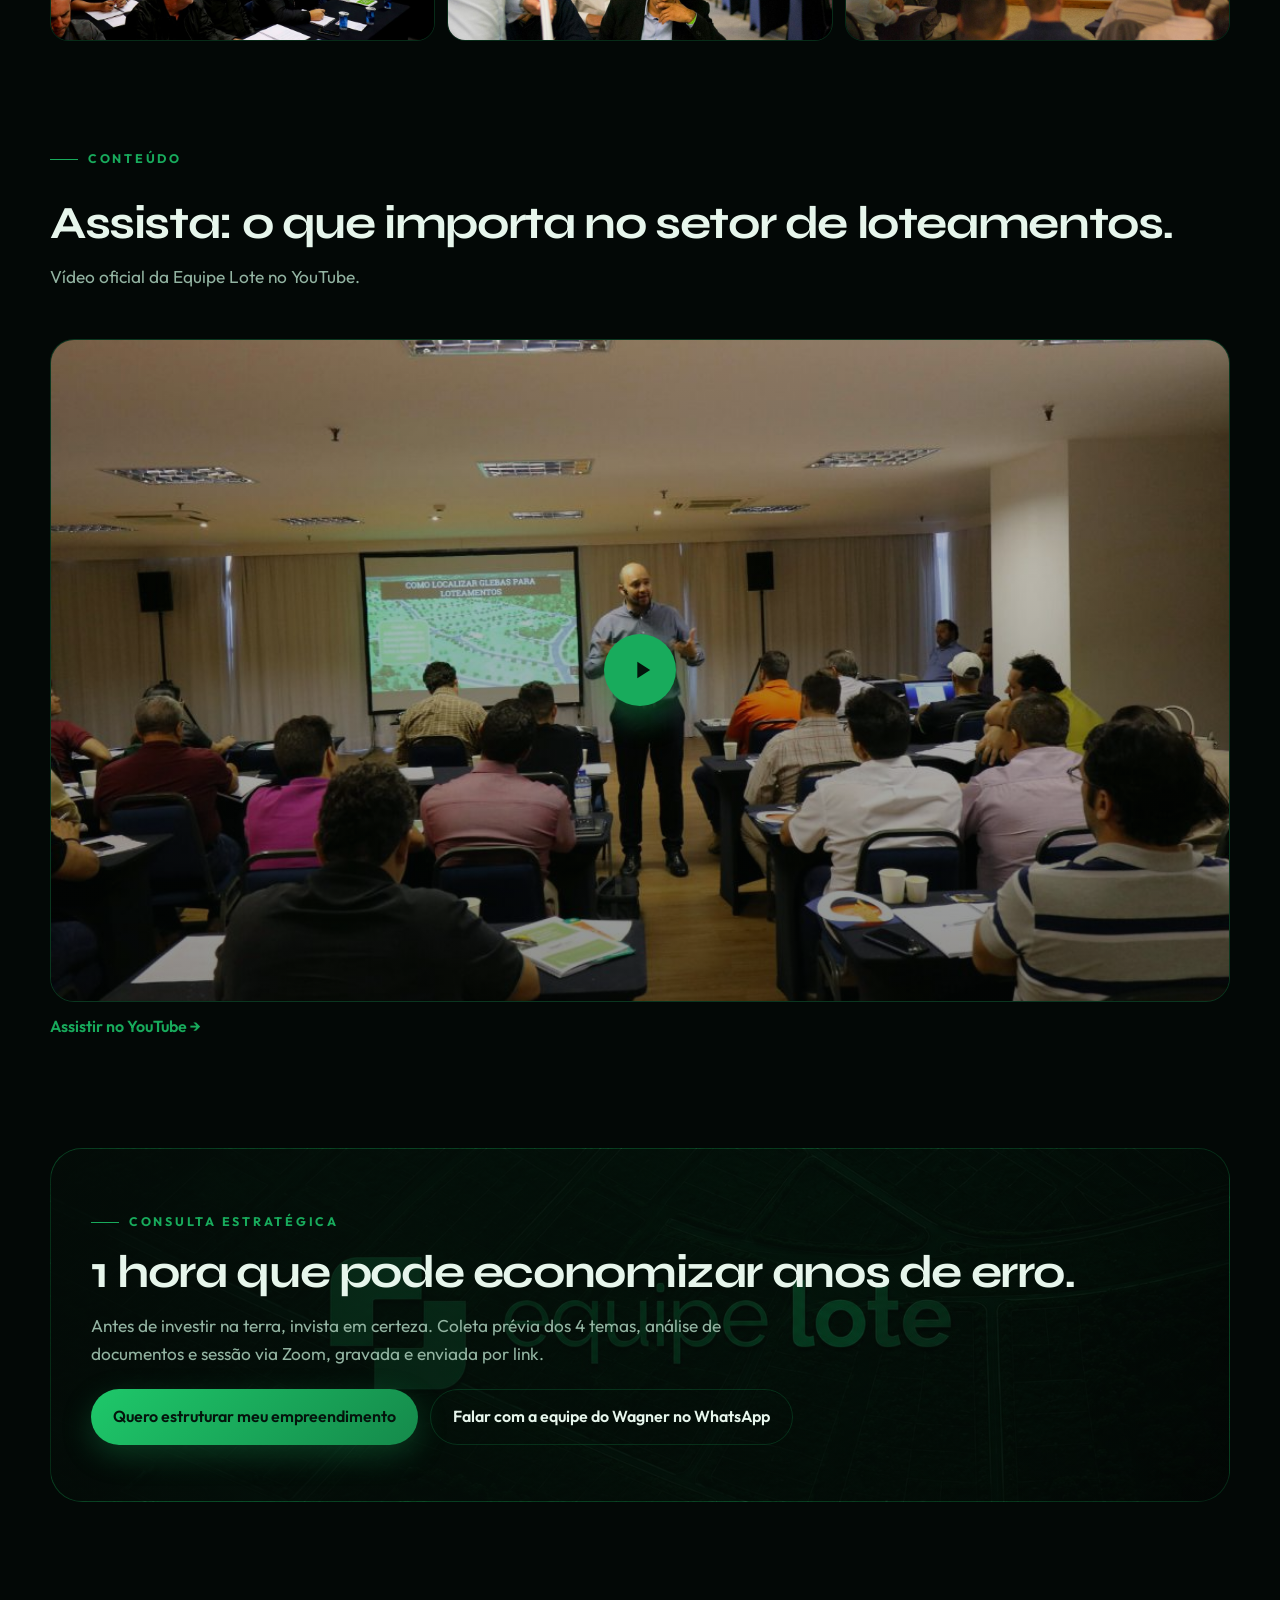
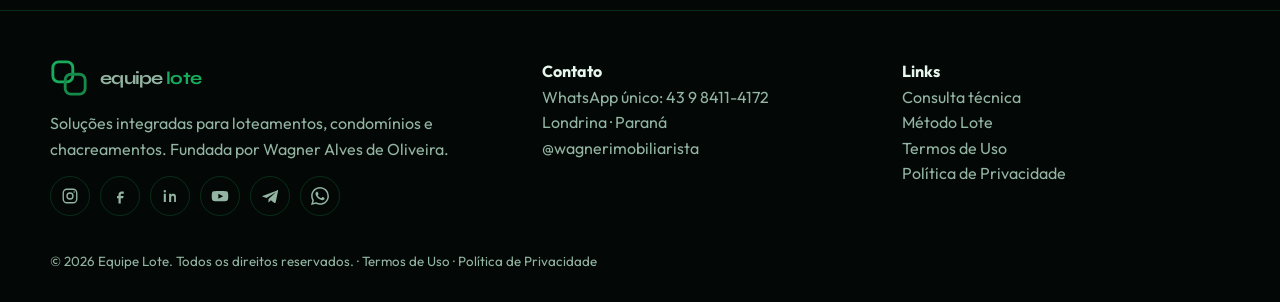
==== commit 30ff472f: "Add files via upload" ====
--- a/index.html
+++ b/index.html
@@ -77,7 +77,7 @@
     <div class="container stats">
       <article class="stat"><b>+4.000</b><span>Empreendedores capacitados</span></article>
       <article class="stat"><b>quase R$ 1 bi</b><span>Em VGV associado</span></article>
-      <article class="stat"><b>+8 anos</b><span>Estruturando negócios de terra</span></article>
+      <article class="stat"><b>13</b><span>Anos de experiência</span></article>
       <article class="stat"><b>1 hora</b><span>Que pode economizar anos de erro</span></article>
     </div>
   </section>
@@ -244,10 +244,15 @@
         </figcaption>
       </figure>
       <div>
-        <p class="eyebrow">Quem somos</p>
-        <h2>Quem ensina o que já faz.</h2>
-        <p class="lead" style="margin:18px 0">A Equipe Lote é formada por profissionais das mais diversas áreas com o objetivo de disponibilizar soluções reais para o mercado imobiliário. Estruturamos quase R$ 1 bilhão em VGV. O método é seu.</p>
-        <p>Wagner é imobiliarista, empreendedor, palestrante e gestor de projetos e pessoas. Aprenda com quem está no campo todos os dias — não com teoria de palco. Sede em Londrina, Paraná.</p>
+        <p class="eyebrow">Seu mentor</p>
+        <h2 class="mentor-name">Wagner <span>Oliveira</span></h2>
+        <p class="lead" style="margin:18px 0">Especialista no setor, imobiliarista, empreendedor, palestrante, gestor de projetos e pessoas. Criador do <b class="hl">Método Lote</b> — Loteamento Organizado Totalmente Estratégico.</p>
+        <p>Sócio de projetos imobiliários de quase <b class="hl">R$ 1 bilhão em VGV</b>. Diretor da Equipe Lote, empresa atuante no desenvolvimento de negócios imobiliários.</p>
+        <div class="mentor-stats">
+          <article><b>R$ 1 bi</b><span>Em VGV</span></article>
+          <article><b>+4.000</b><span>Alunos capacitados</span></article>
+          <article><b>13</b><span>Anos de experiência</span></article>
+        </div>
         <div class="hero-actions" style="margin-top:22px">
           <a class="btn btn-primary" href="https://metodolote.com.br/" target="_blank" rel="noopener">Conhecer o Método Lote</a>
           <a class="btn btn-ghost" href="https://www.instagram.com/wagnerimobiliarista/" target="_blank" rel="noopener">Instagram do Wagner</a>
--- a/css/style.css
+++ b/css/style.css
@@ -541,6 +541,44 @@
   display: grid;
   grid-template-columns: repeat(4, 1fr);
   gap: 14px;
+}
+
+.mentor-name span {
+  color: var(--green);
+}
+
+.hl {
+  color: var(--green);
+  font-weight: 700;
+}
+
+.mentor-stats {
+  display: grid;
+  grid-template-columns: repeat(3, 1fr);
+  gap: 10px;
+  margin-top: 22px;
+}
+
+.mentor-stats article {
+  padding: 16px 12px;
+  border-radius: 16px;
+  background: var(--bg-3);
+  border: 1px solid var(--line);
+}
+
+.mentor-stats b {
+  display: block;
+  font-family: var(--display);
+  font-size: 1.25rem;
+  color: var(--green-bright);
+  letter-spacing: -0.03em;
+}
+
+.mentor-stats span {
+  color: var(--muted);
+  font-size: 0.72rem;
+  letter-spacing: 0.08em;
+  text-transform: uppercase;
 }
 
 .stat {
@@ -1218,7 +1256,8 @@
 @media (max-width: 640px) {
   .services-grid,
   .gallery,
-  .method-grid { grid-template-columns: 1fr; }
+  .method-grid,
+  .mentor-stats { grid-template-columns: 1fr; }
   .hero { padding: 110px 0 48px; min-height: auto; }
   .cta-band { padding: 36px 22px; }
   .hero-actions .btn { width: 100%; }
